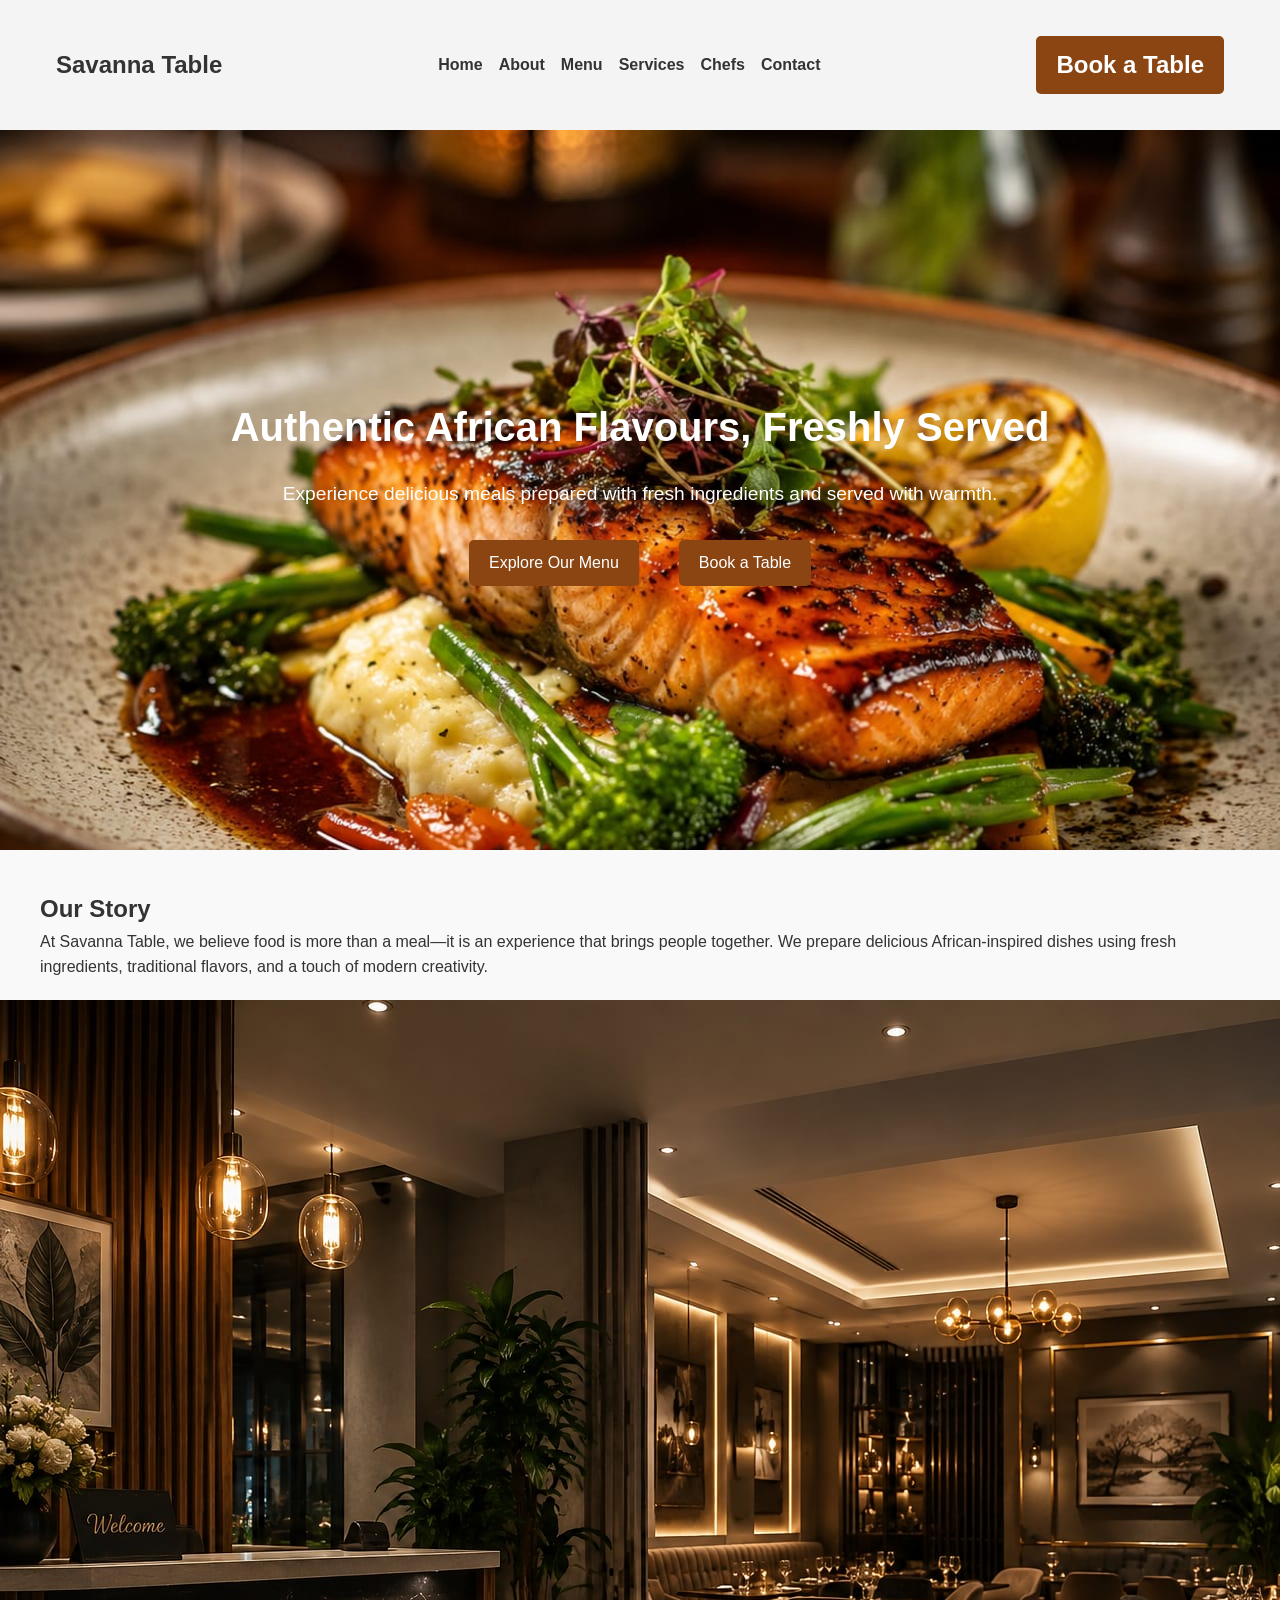
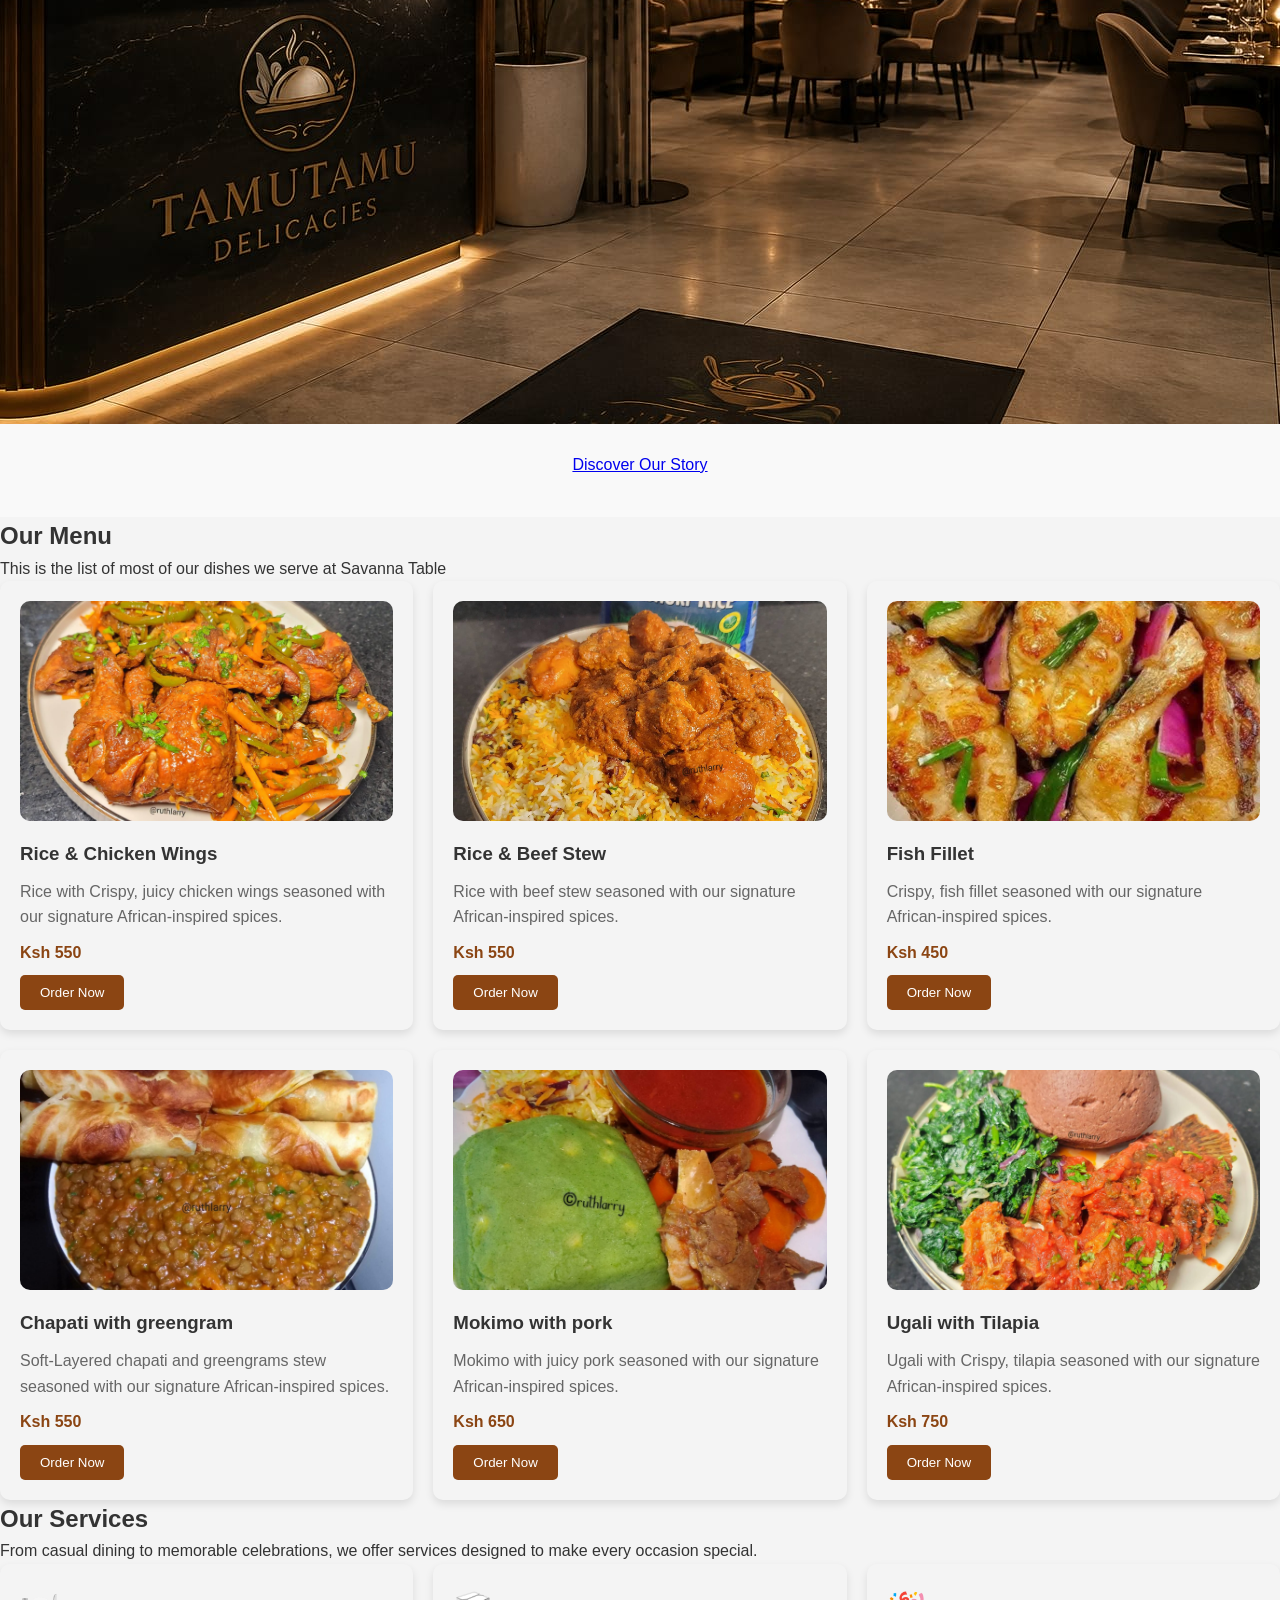
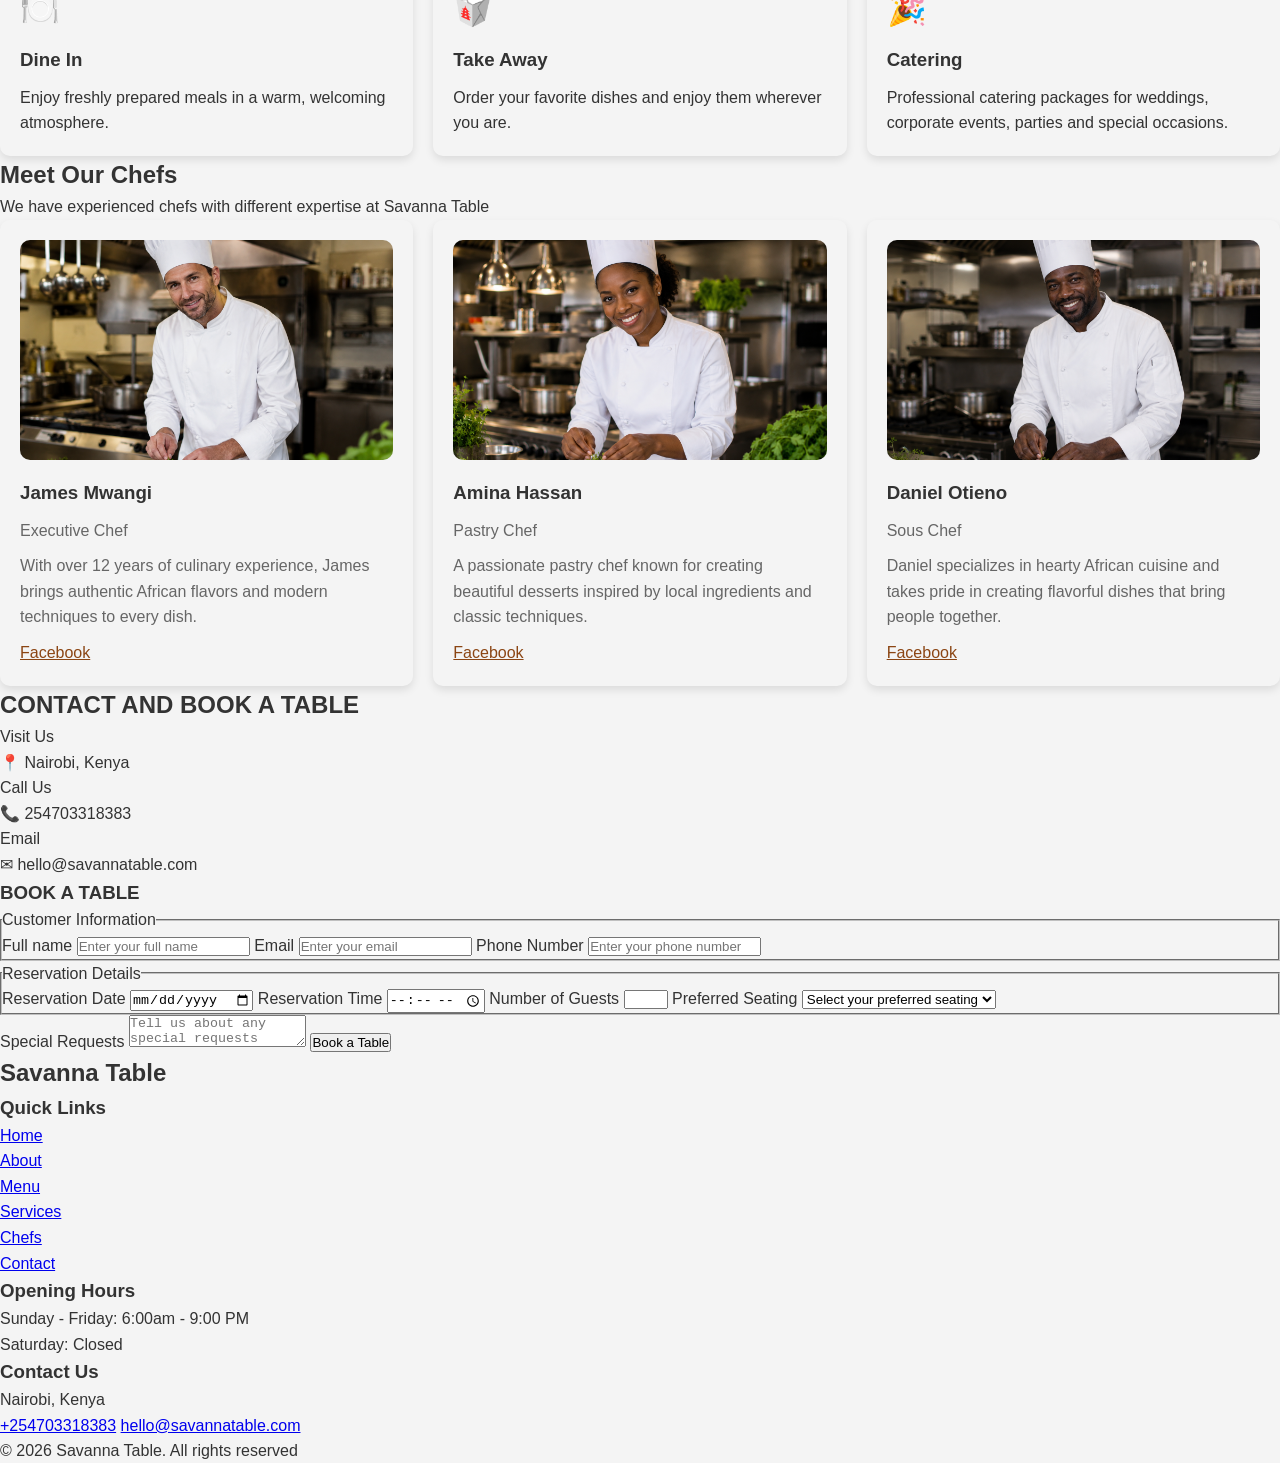
==== index.html @ f71abca1 "Refactor hero section buttons for improved layout and styling" ====
<!doctype html>
<html lang="en">
  <head>
    <meta charset="UTF-8" />
    <meta name="viewport" content="width=device-width, initial-scale=1.0" />
    <link rel="stylesheet" href="style.css" />
    <title>Savanna Table|Authentic African Cuisine</title>
  </head>

  <body>
    <header>
      <nav>
        <a href="#home" class="logo">Savanna Table</a>
        <ul>
          <li><a href="#home">Home</a></li>
          <li><a href="#about">About</a></li>
          <li><a href="#menu">Menu</a></li>
          <li><a href="#services">Services</a></li>
          <li><a href="#chefs">Chefs</a></li>
          <li><a href="#contact">Contact</a></li>
        </ul>
        <a href="#booking" class="booking-button">Book a Table</a>
      </nav>
    </header>
    <!--hero-section begins-->
    <main>
      <section id="hero-section">
        <h1>Authentic African Flavours, Freshly Served</h1>
        <p>
          Experience delicious meals prepared with fresh ingredients and served
          with warmth.
        </p>
        <div class="hero-buttons">
          <a href="#menu">Explore Our Menu</a>
          <a href="#booking">Book a Table</a>
        </div>
      </section>

      <!--about section begins-->
      <section id="about">
        <div class="about-content">
          <h2>Our Story</h2>
          <p>
            At Savanna Table, we believe food is more than a meal—it is an
            experience that brings people together. We prepare delicious
            African-inspired dishes using fresh ingredients, traditional
            flavors, and a touch of modern creativity.
          </p>
        </div>
        <div class="about-image">
          <img
            src="Images/savannatable.jpeg"
            alt="The front part of our restaurant"
          />
        </div>

        <a href="#contact">Discover Our Story</a>
      </section>

      <!--menu-section begins-->
      <section id="menu">
        <h2>Our Menu</h2>
        <p>This is the list of most of our dishes we serve at Savanna Table</p>
        <div class="menu-items">
          <article class="menu-card">
            <img
              src="Images/Rice&chicken-wings.jpeg"
              alt="plate of honey laced chicken wings dish with rice"
            />
            <h3>Rice & Chicken Wings</h3>
            <p>
              Rice with Crispy, juicy chicken wings seasoned with our signature
              African-inspired spices.
            </p>
            <span class="price">Ksh 550</span>
            <button type="button">Order Now</button>
          </article>

          <article class="menu-card">
            <img
              src="Images/Rice&beef-stew.jpeg"
              alt="Plate of spicy beef stew dish and rice"
            />
            <h3>Rice & Beef Stew</h3>
            <p>
              Rice with beef stew seasoned with our signature African-inspired
              spices.
            </p>
            <span class="price">Ksh 550</span>
            <button type="button">Order Now</button>
          </article>

          <article class="menu-card">
            <img
              src="Images/fish-fillet.jpeg"
              alt="Plate of crunchy fish fillet dish"
            />
            <h3>Fish Fillet</h3>
            <p>
              Crispy, fish fillet seasoned with our signature African-inspired
              spices.
            </p>
            <span class="price">Ksh 450</span>
            <button type="button">Order Now</button>
          </article>

          <article class="menu-card">
            <img
              src="Images/chapati-greengrams.jpeg"
              alt="Plate of soft layered chapati accompanied with greengram stew dish"
            />
            <h3>Chapati with greengram</h3>
            <p>
              Soft-Layered chapati and greengrams stew seasoned with our
              signature African-inspired spices.
            </p>
            <span class="price">Ksh 550</span>
            <button type="button">Order Now</button>
          </article>

          <article class="menu-card">
            <img
              src="Images/Mokimo+pork.jpeg"
              alt="Plate of mokimo and fried pork dish"
            />
            <h3>Mokimo with pork</h3>
            <p>
              Mokimo with juicy pork seasoned with our signature
              African-inspired spices.
            </p>
            <span class="price">Ksh 650</span>
            <button type="button">Order Now</button>
          </article>

          <article class="menu-card">
            <img
              src="Images/ugali&tilapia.jpeg"
              alt="Plate of well cooked ugali with fish dish"
            />
            <h3>Ugali with Tilapia</h3>
            <p>
              Ugali with Crispy, tilapia seasoned with our signature
              African-inspired spices.
            </p>
            <span class="price">Ksh 750</span>
            <button type="button">Order Now</button>
          </article>
        </div>
      </section>
      <!--services-section begins-->

      <section id="services">
        <h2>Our Services</h2>
        <p>
          From casual dining to memorable celebrations, we offer services
          designed to make every occasion special.
        </p>

        <div class="services-items">
          <article class="services-card">
            <div class="service-icon">🍽️</div>
            <h3>Dine In</h3>
            <p>Enjoy freshly prepared meals in a warm, welcoming atmosphere.</p>
          </article>

          <article class="services-card">
            <div class="service-icon">🥡</div>
            <h3>Take Away</h3>
            <p>Order your favorite dishes and enjoy them wherever you are.</p>
          </article>

          <article class="services-card">
            <div class="service-icon">🎉</div>
            <h3>Catering</h3>
            <p>
              Professional catering packages for weddings, corporate events,
              parties and special occasions.
            </p>
          </article>
        </div>
      </section>

      <!--chef section begins-->
      <section id="chefs">
        <h2>Meet Our Chefs</h2>
        <p>We have experienced chefs with different expertise at Savanna Table</p>
        <div class="chef-items">
          <article class="chef-card">
            <img src="Images/chef1.png" alt="Chef James Mwangi in the kitchen">
            <h3>James Mwangi</h3>
            <p>Executive Chef</p>
            <p>With over 12 years of culinary experience, James brings authentic African flavors and modern techniques to every dish.</p>
            <a href="#">Facebook</a>
          </article>

          <article class="chef-card">
            <img src="Images/chef2.png" alt="Chef Amina Hassan in the kitchen">
            <h3>Amina Hassan</h3>
            <p>Pastry Chef</p>
            <p>A passionate pastry chef known for creating beautiful desserts inspired by local ingredients and classic techniques.</p>
            <a href="#">Facebook</a>
          </article>

          <article class="chef-card">
            <img src="Images/chef3.png" alt="Chef Daniel Otieno in the kitchen">
            <h3>Daniel Otieno</h3>
            <p>Sous Chef</p>
            <p>Daniel specializes in hearty African cuisine and takes pride in creating flavorful dishes that bring people together.</p>
            <a href="#">Facebook</a>
          </article>

        </div>
      </section>

      <!--contact section begins-->
      <section id="contact">
        <h2>CONTACT AND BOOK A TABLE</h2>
          <p>Visit Us</p>
          <p>📍 Nairobi, Kenya</p>

          <p>Call Us</p>
          <p>📞 254703318383</p>

          <p>Email</p>
          <p>✉ hello@savannatable.com</p>


        

          <h3>BOOK A TABLE</h3>
          <form action="">
            <fieldset>
              <legend>Customer Information</legend>
            <label for="full-name">Full name</label>
            <input type="text" id="full-name" name="full-name" required placeholder="Enter your full name">

            <label for="email">Email</label>
            <input type="email" id="email" name="email" required placeholder="Enter your email">

            <label for="phone">Phone Number</label>
            <input type="tel" id="phone" name="phone" required placeholder="Enter your phone number">
              </fieldset>

              <fieldset>
                <legend>Reservation Details</legend>
            <label for="reservation-date">Reservation Date</label>
            <input type="date" id="reservation-date" name="reservation-date" required>

            <label for="reservation-time">Reservation Time</label>
            <input type="time" id="reservation-time" name="reservation-time" required>

            <label for="guests-number">Number of Guests</label>
            <input type="number" id="guests-number" name="guests-number" min="1" max="20" required>

            <label for="seating">Preferred Seating</label>
            <select name="seating" id="seating" required>
              <option value="" selected disabled>Select your preferred seating</option>
              <option value="indoors">Indoors</option>
              <option value="outdoor">Outdoor</option>
              <option value="private">Private Dining</option>
            </select>
            </fieldset>

            <label for="special-requests">Special Requests</label>
            <textarea name="special-requests" id="special-requests" placeholder="Tell us about any special requests"></textarea>

            <button type="submit">Book a Table</button>

          </form>
      </section>
    </main>

    <footer>
      <h2>Savanna Table</h2>
      <h3>Quick Links</h3>
          <ul>
            <li><a href="#home">Home</a></li>
            <li><a href="#about">About</a></li>
            <li><a href="#menu">Menu</a></li>
            <li><a href="#services">Services</a></li>
            <li><a href="#chefs">Chefs</a></li>
            <li><a href="#contact">Contact</a></li>
          </ul>

          <h3>Opening Hours</h3>
          <p>Sunday - Friday: 6:00am - 9:00 PM</p>
          <p>Saturday: Closed</p>

          <h3>Contact Us</h3>
          <p>Nairobi, Kenya</p>
          <a href="tel:+254703318383">+254703318383</a>
          <a href="mailto:hello@savannatable.com">hello@savannatable.com</a>

          <p>© 2026 Savanna Table. All rights reserved</p>
    </footer>
  </body>
</html>
---- style.css ----
* {
    margin: 0;
    padding: 0;
    box-sizing: border-box;
}
body {
    font-family: Arial, sans-serif;
    line-height: 1.6;
    color: #333;
    background-color: #f4f4f4;
}
nav {
    display: flex;
    justify-content: space-between;
    align-items: center;
    padding: 1rem;
}

.logo {
    font-size: 1.5rem;
    font-weight: bold;
    color: #333;
}

nav ul {
    list-style: none;
    display: flex;
    gap: 1rem;
}
nav a {
    text-decoration: none;
    color: #333;
    font-weight: bold;
}
header {
    padding: 20px 40px;
}
nav > a {
    font-size: 1.5rem;
    font-weight: bold;
    color: #333;
}
nav ul a:hover {
    color: #8b4513;
}

.booking-button {
    background-color: #8b4513;
    color: white;
    padding: 10px 20px;
    border-radius: 5px;
    text-decoration: none;
}   
.booking-button:hover {
    background-color: #a0522d;
}

#hero-section {
    padding: 60px 40px;
    background-image: url('Images/hero-bg.jpeg');
    background-size: cover;
    background-position: center;
    color: white;
    text-align: center;
    height: 80vh;
    display: flex;
    flex-direction: column;
    justify-content: center;
    align-items: center;
}
#hero-section h1 {
    font-size: 2.5rem;
    margin-bottom: 20px;
}
#hero-section p {
    font-size: 1.2rem;
    margin-bottom: 30px;
}
.hero-buttons {
    display: flex;
    flex-direction: row;
    gap: 20px;
    align-items: center;
}
#hero-section a {
    background-color: #8b4513;
    color: white;
    padding: 10px 20px;
    border-radius: 5px;
    text-decoration: none;
    margin: 0 10px;
}
#hero-section a:hover {
    background-color: #a0522d;
}

#about {
    display: flex;
    flex-direction: column;
    align-items: center;
    gap: 20px;
    padding: 40px;
    background-color: #f9f9f9;
}



#menu-section {
    padding: 40px;
    background-color: #fff;
}
.menu-items{
    display: grid;
    grid-template-columns: repeat(3, 1fr);
    gap: 20px;
}
.menu-card{
    padding: 20px;
    border-radius: 10px;
    box-shadow: 0 4px 8px rgba(0, 0, 0, 0.1);

}
.menu-card:hover{
    transform: translateY(-5px);
    transition: transform 0.3s ease;
}
.menu-card img{
    width: 100%;
    height: 220px;
    border-radius: 10px;
    object-fit: cover;
}
.menu-card h3{
    margin: 10px 0;
}
.menu-card p{
    color: #666;
    margin-bottom: 10px;
}
.menu-card .price{
    display: block;
    margin-bottom: 10px;
    font-weight: bold;
    color: #8b4513;
}
.menu-card button{
    background-color: #8b4513;
    color: white;
    padding: 10px 20px;
    border-radius: 5px;
    border: none;
    cursor: pointer;
}

#services-section {
    padding: 40px;
    background-color: #f9f9f9;
}
.services-items {
    display: grid;
    grid-template-columns: repeat(3, 1fr);
    gap: 20px;
}
.services-card {
    padding: 20px;
    border-radius: 10px;
    box-shadow: 0 4px 8px rgba(0, 0, 0, 0.1);
}
.services-card:hover {
    transform: translateY(-5px);
    transition: transform 0.3s ease;
}
.service-icon {
    font-size: 2rem;
    color: #8b4513;
    margin-bottom: 10px;
}
.services-card h3 {
    margin: 10px 0;
}

services-card p {
    color: #666;
    margin-bottom: 10px;
}


#chefs-section {
    padding: 40px;
    background-color: #f9f9f9;
}
.chef-items {
    display: grid;
    grid-template-columns: repeat(3, 1fr);
    gap: 20px;
}
.chef-card {
    padding: 20px;
    border-radius: 10px;
    box-shadow: 0 4px 8px rgba(0, 0, 0, 0.1);
}

.chef-card:hover {
    transform: translateY(-5px);
    transition: transform 0.3s ease;
}

.chef-card img {
    width: 100%;
    height: 220px;
    border-radius: 10px;
    object-fit: cover;
}
.chef-card h3 {
    margin: 10px 0;
}
.chef-card p {
    color: #666;
    margin-bottom: 10px;
}
.chef-card a {
    color: #8b4513;
    text-decoration: underline;
}























@media screen and (max-width: 768px) {
    .menu-items {
        grid-template-columns: repeat(1, 1fr);
    }
    
}
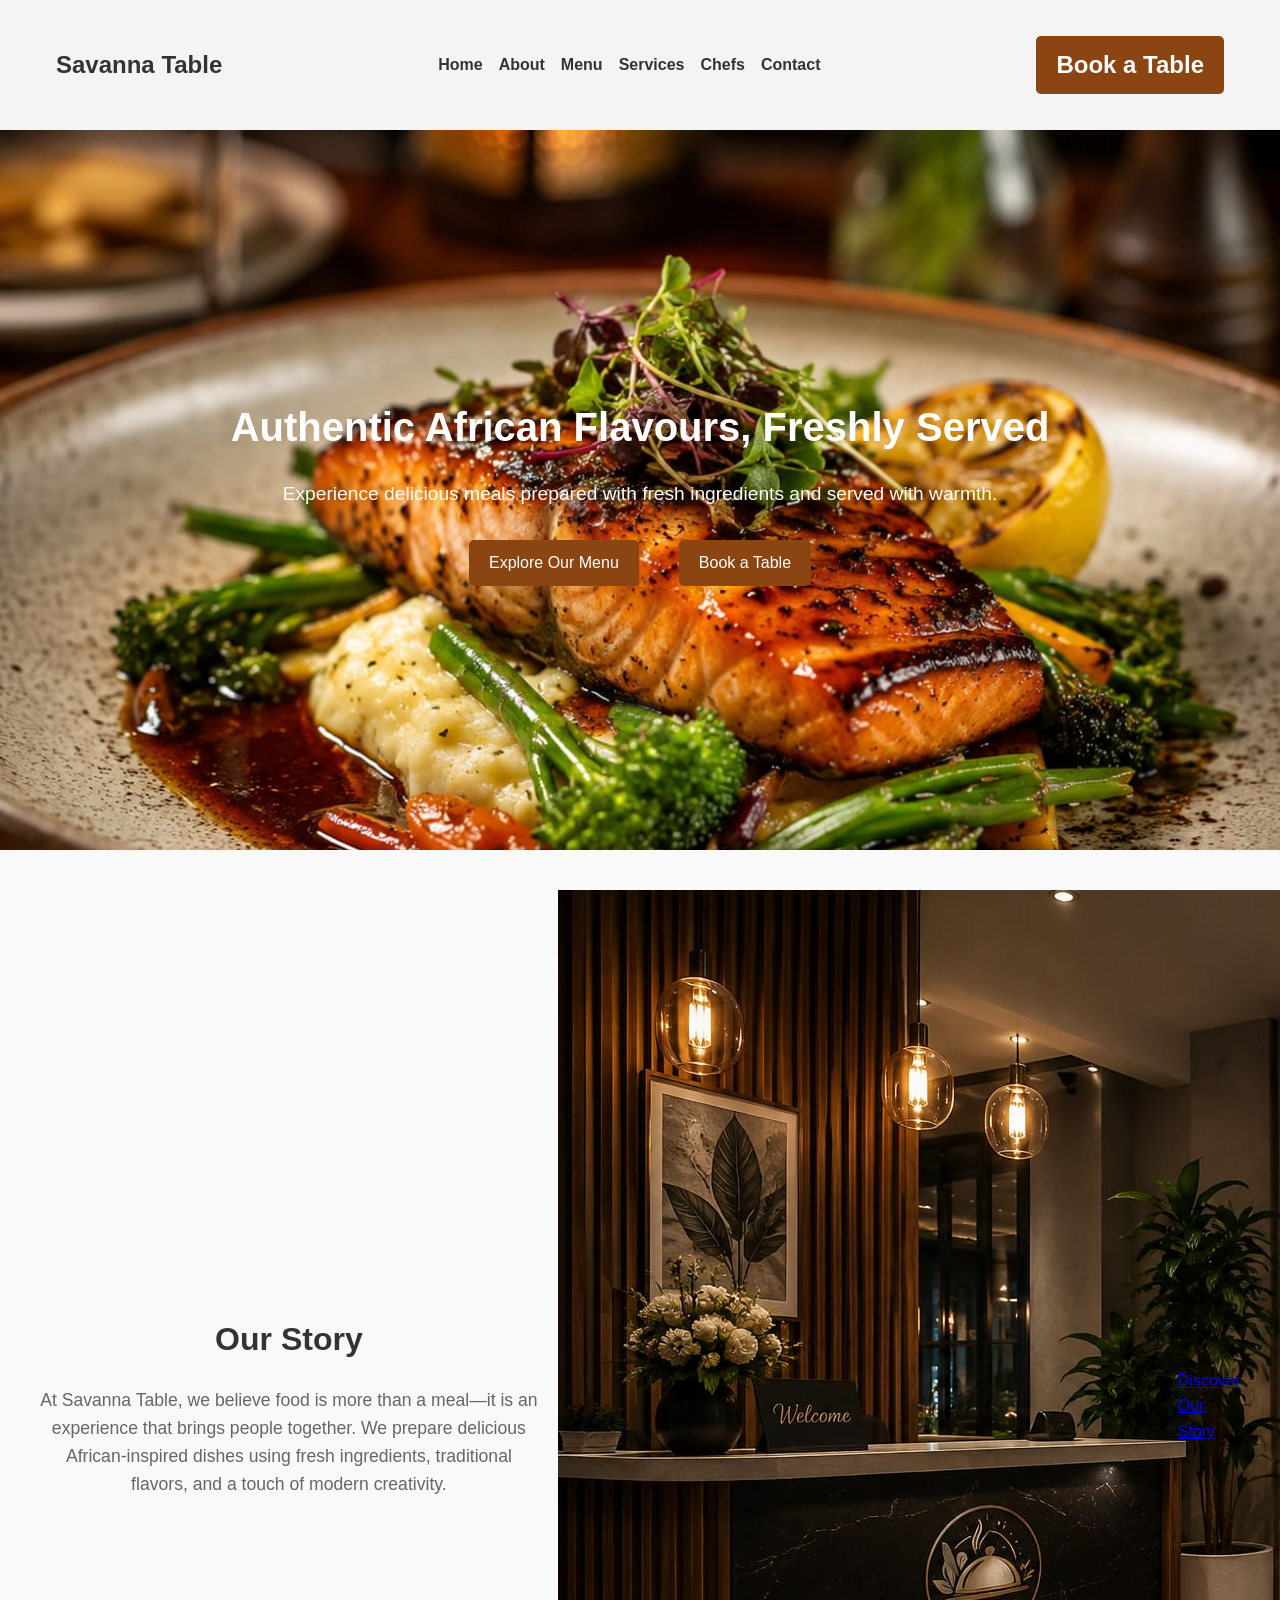
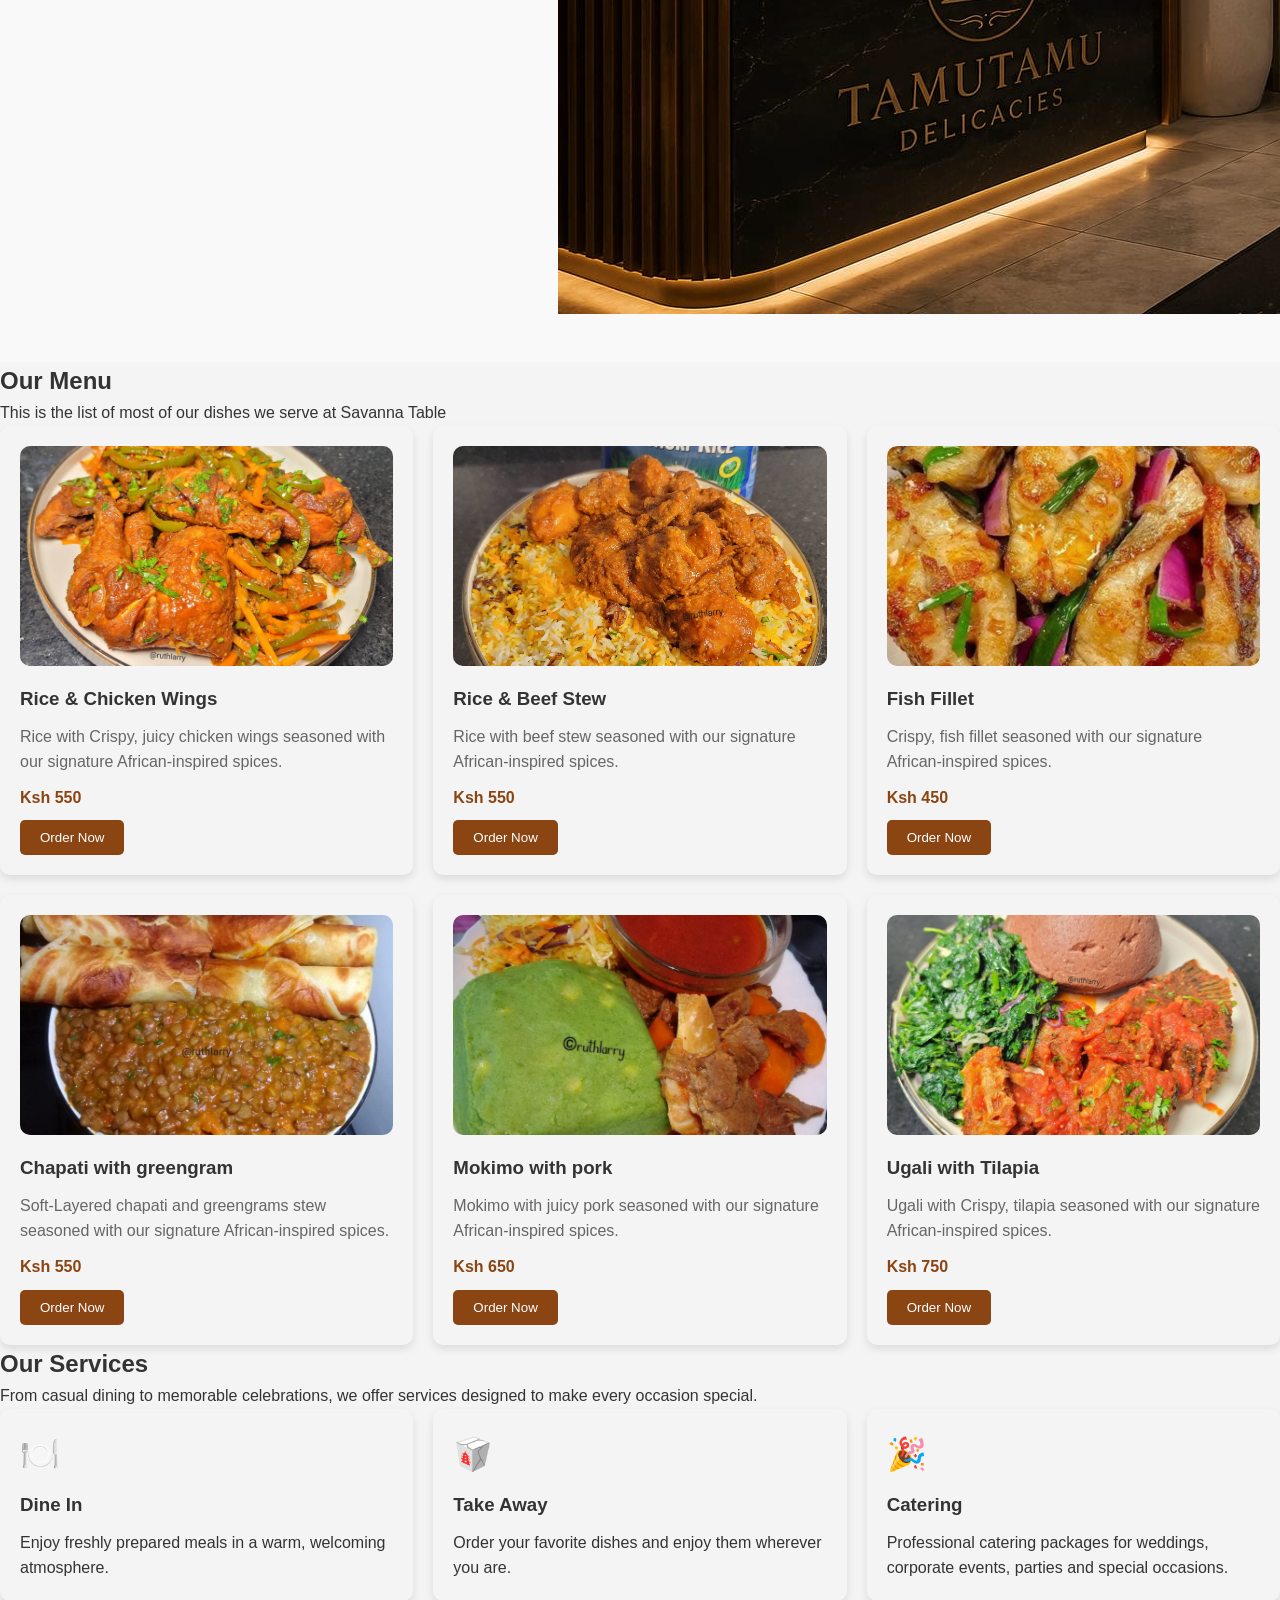
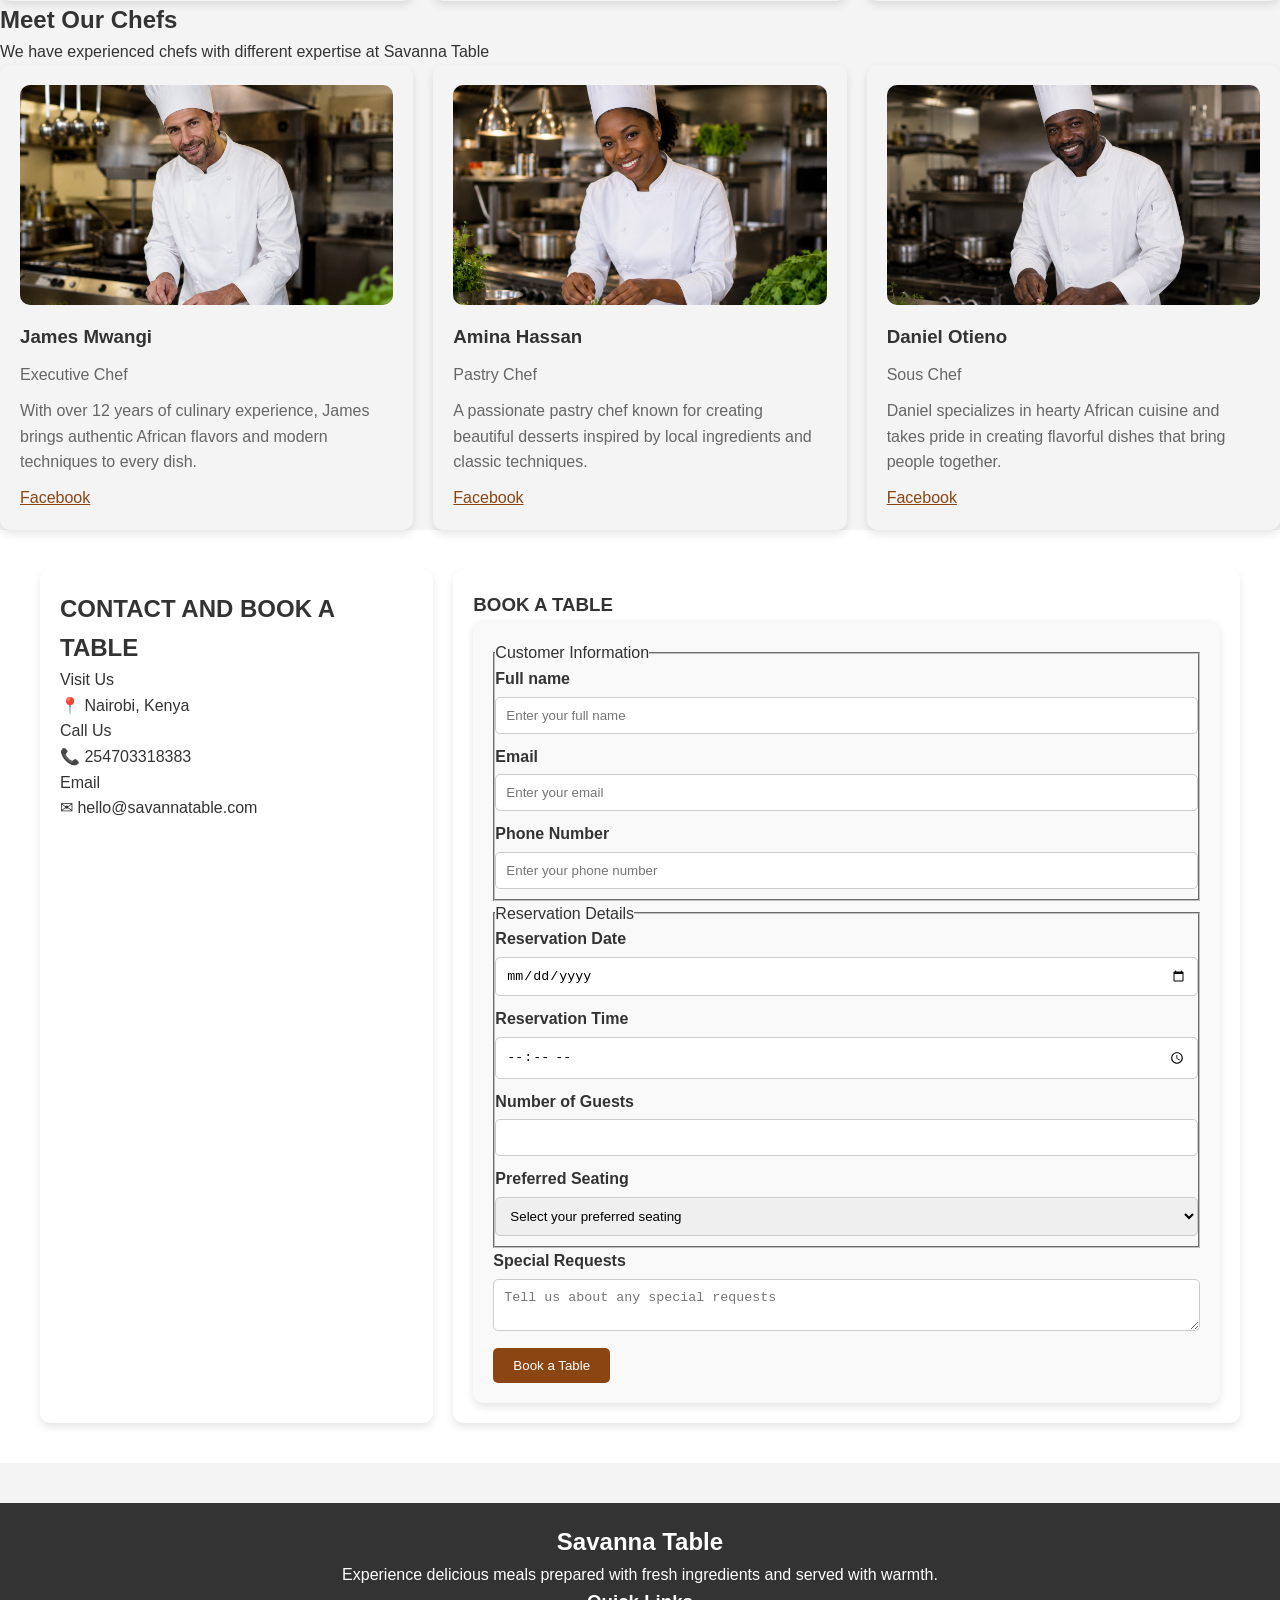
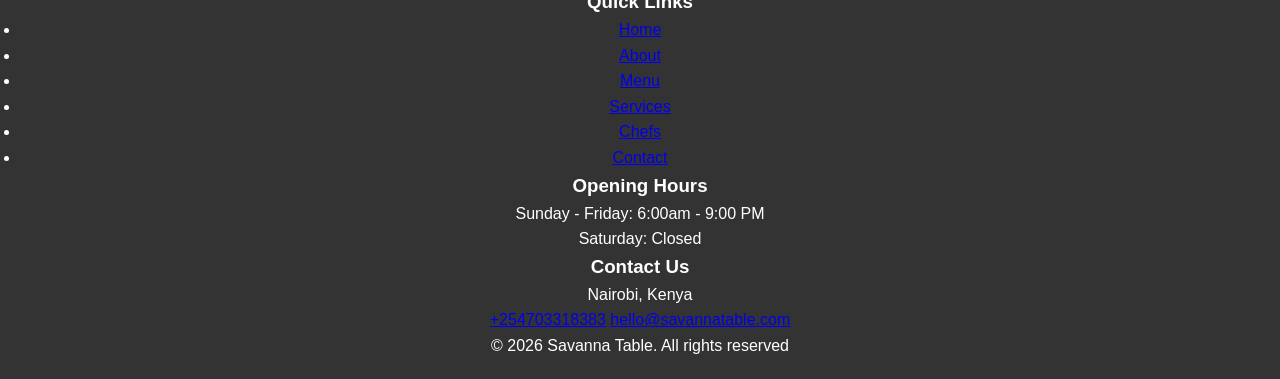
==== commit 5d26c939: "Enhance contact section layout and styling for improved user experience" ====
--- a/index.html
+++ b/index.html
@@ -214,6 +214,8 @@
 
       <!--contact section begins-->
       <section id="contact">
+        <div class="contact-container">
+        <div class="contact-info">
         <h2>CONTACT AND BOOK A TABLE</h2>
           <p>Visit Us</p>
           <p>📍 Nairobi, Kenya</p>
@@ -224,9 +226,9 @@
           <p>Email</p>
           <p>✉ hello@savannatable.com</p>
 
-
+          </div>
         
-
+          <div class="contact-form">
           <h3>BOOK A TABLE</h3>
           <form action="">
             <fieldset>
@@ -267,11 +269,19 @@
             <button type="submit">Book a Table</button>
 
           </form>
+          </div>
+          </div>
       </section>
     </main>
 
     <footer>
+      <div class="footer-container">
+        <div class="footer-c">
       <h2>Savanna Table</h2>
+      <p>
+        Experience delicious meals prepared with fresh ingredients and served
+        with warmth.
+      </p>
       <h3>Quick Links</h3>
           <ul>
             <li><a href="#home">Home</a></li>
@@ -292,6 +302,7 @@
           <a href="mailto:hello@savannatable.com">hello@savannatable.com</a>
 
           <p>© 2026 Savanna Table. All rights reserved</p>
+      </div>
     </footer>
   </body>
 </html>
--- a/style.css
+++ b/style.css
@@ -96,11 +96,30 @@
 
 #about {
     display: flex;
-    flex-direction: column;
+    flex-direction: row;
+    justify-content: space-between;
     align-items: center;
     gap: 20px;
     padding: 40px;
     background-color: #f9f9f9;
+}
+.about-content {
+    max-width: 50%;
+    text-align: center;
+}
+.about-content h2 {
+    font-size: 2rem;
+    margin-bottom: 20px;
+}
+
+.about-content p {
+    font-size: 1.1rem;
+    color: #666;
+}
+.about-image {
+    max-width: 50%;
+    object-fit: contain;
+
 }
 
 
@@ -225,11 +244,61 @@
 
 
 
-
-
-
-
-
+#contact {
+    padding: 40px;
+    background-color: #fff;
+}
+.contact-container {
+    display: grid;
+    grid-template-columns: 1fr 2fr;
+    gap: 20px;
+}
+.contact-info {
+    padding: 20px;
+    border-radius: 10px;
+    box-shadow: 0 4px 8px rgba(0, 0, 0, 0.1);
+}
+.contact-form {
+    padding: 20px;
+    border-radius: 10px;
+    box-shadow: 0 4px 8px rgba(0, 0, 0, 0.1);
+}
+form {
+    padding: 20px;
+    background-color: #f9f9f9;
+    border-radius: 10px;
+    box-shadow: 0 4px 8px rgba(0, 0, 0, 0.1);
+}
+form input, form select, form textarea {
+    width: 100%;
+    padding: 10px;
+    margin-bottom: 10px;
+    border-radius: 5px;
+    border: 1px solid #ccc;
+}
+form label {
+    font-weight: bold;
+    margin-bottom: 5px;
+    display: block;
+}
+form button {
+    background-color: #8b4513;
+    color: white;
+    padding: 10px 20px;
+    border-radius: 5px;
+    border: none;
+    cursor: pointer;
+}
+
+footer {
+    padding: 20px;
+    text-align: center;
+    background-color: #333;
+    color: white;
+    margin-top: 40px;
+    list-style: none;
+    text-decoration: none;
+}
 
 
 
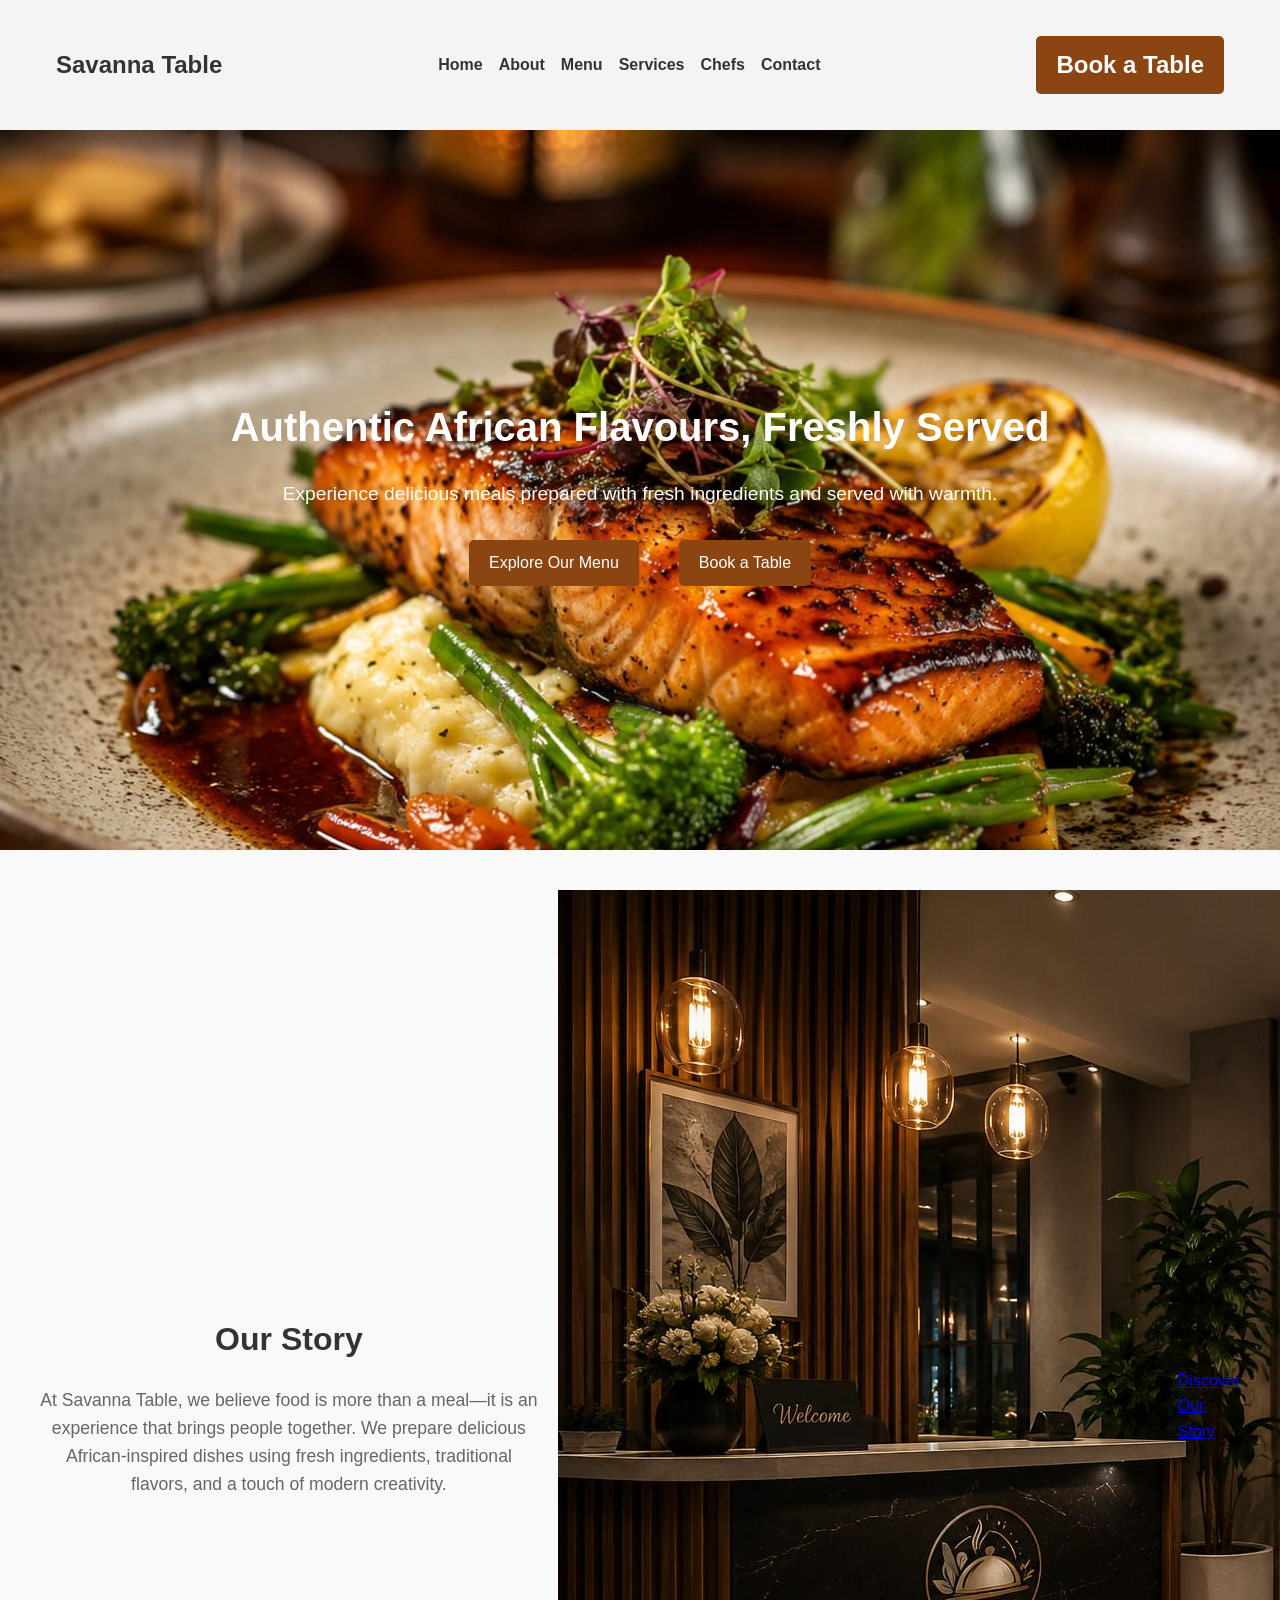
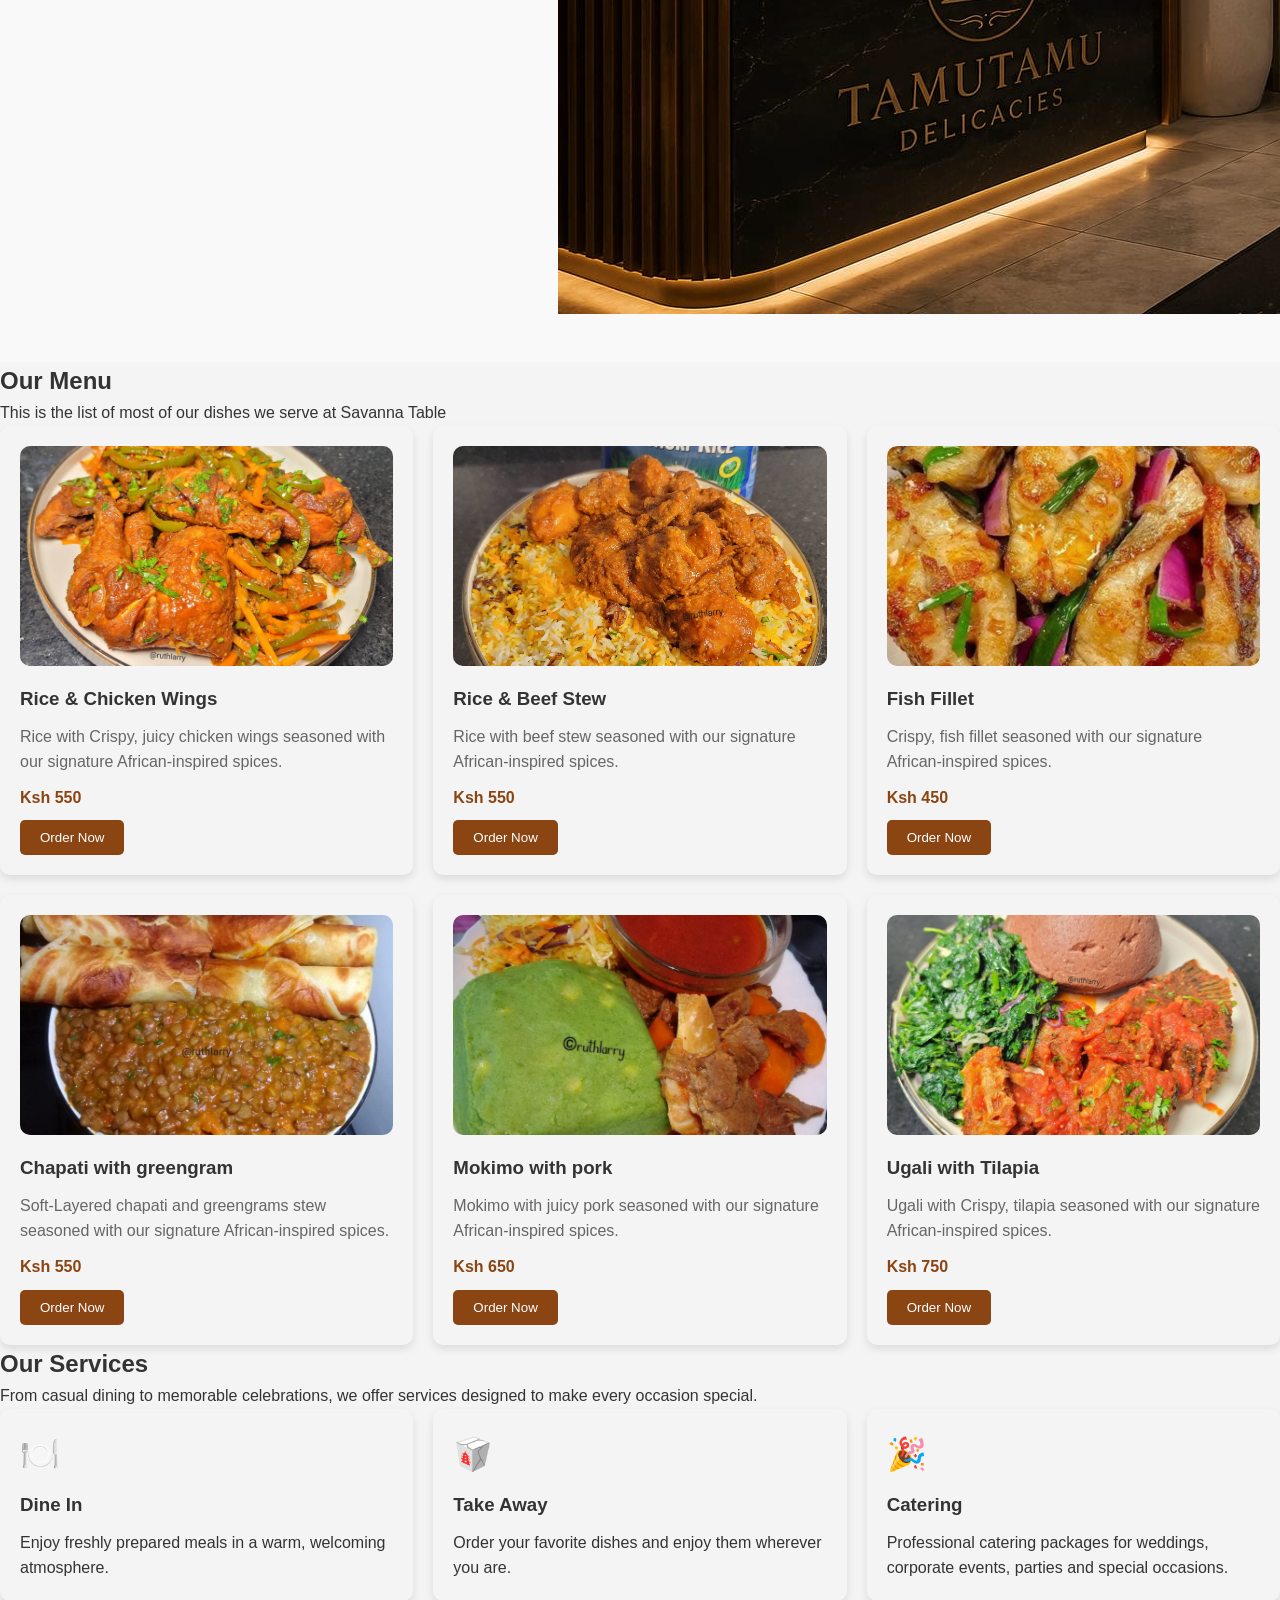
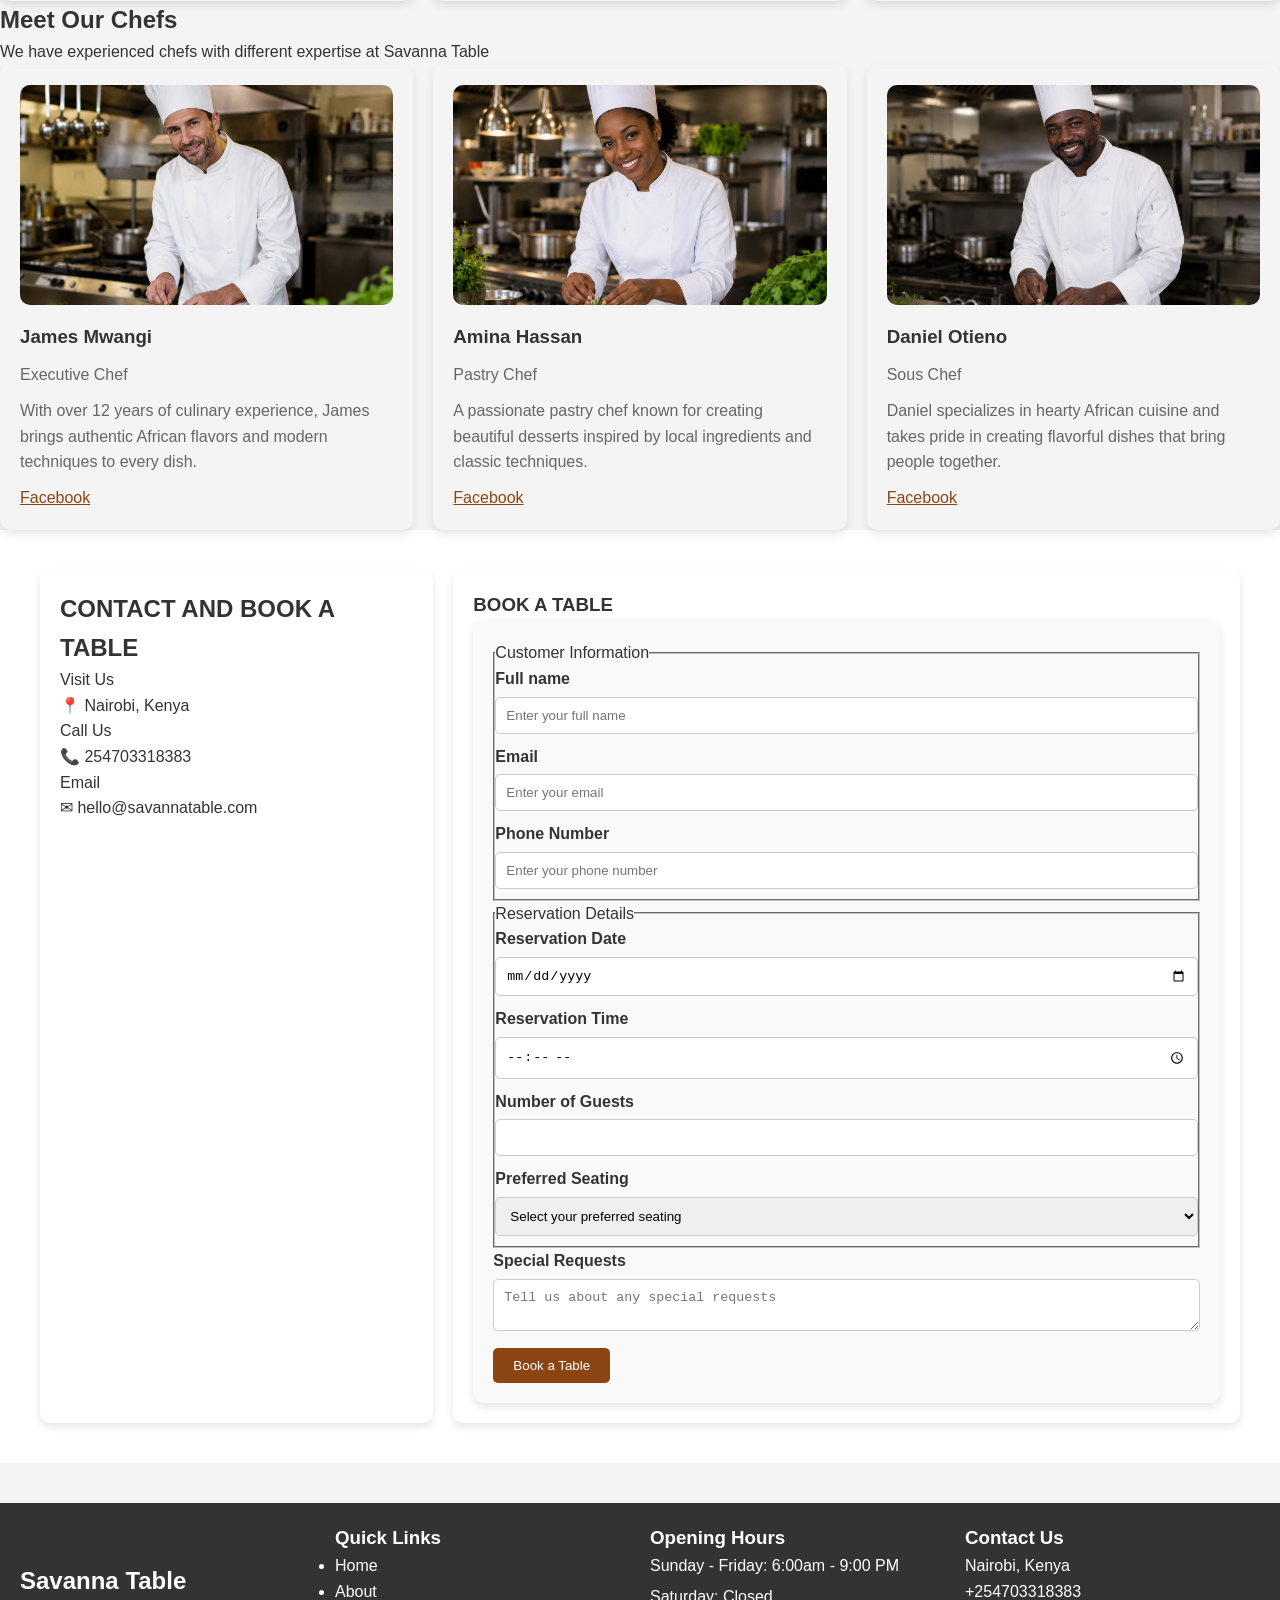
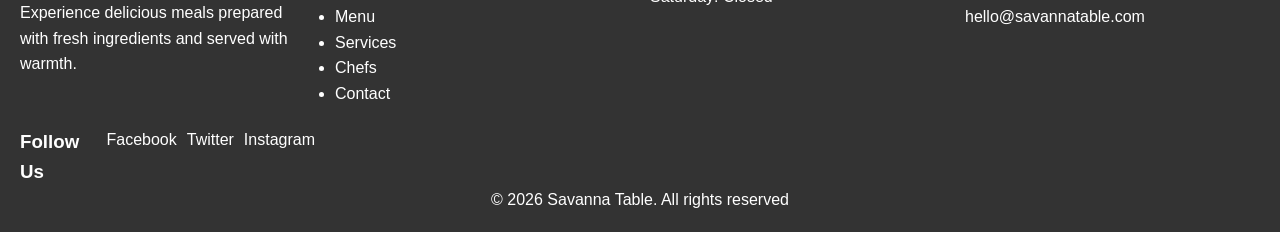
==== commit 026d84e8: "Enhance footer layout and styling for improved organization and accessibility" ====
--- a/index.html
+++ b/index.html
@@ -276,12 +276,15 @@
 
     <footer>
       <div class="footer-container">
-        <div class="footer-c">
+        <div class="footer-brand">
+          <a href="#home" class="logo">Savanna Table</a>
       <h2>Savanna Table</h2>
       <p>
         Experience delicious meals prepared with fresh ingredients and served
         with warmth.
       </p>
+      </div>
+      <div class="footer-links">
       <h3>Quick Links</h3>
           <ul>
             <li><a href="#home">Home</a></li>
@@ -291,18 +294,30 @@
             <li><a href="#chefs">Chefs</a></li>
             <li><a href="#contact">Contact</a></li>
           </ul>
+      </div>
+      <div class="footer-hours">
 
           <h3>Opening Hours</h3>
           <p>Sunday - Friday: 6:00am - 9:00 PM</p>
           <p>Saturday: Closed</p>
+      </div>
+      <div class="footer-contact">
 
           <h3>Contact Us</h3>
           <p>Nairobi, Kenya</p>
           <a href="tel:+254703318383">+254703318383</a>
           <a href="mailto:hello@savannatable.com">hello@savannatable.com</a>
-
+      </div>
+      <div class="footer-social">
+        <h3>Follow Us</h3>
+        <a href="https://facebook.com/savannatable" target="_blank" rel="noopener noreferrer">Facebook</a>
+        <a href="https://twitter.com/savannatable" target="_blank" rel="noopener noreferrer">Twitter</a>
+        <a href="https://instagram.com/savannatable" target="_blank" rel="noopener noreferrer">Instagram</a>
+      </div>
+      </div>
           <p>© 2026 Savanna Table. All rights reserved</p>
-      </div>
+
+      
     </footer>
   </body>
 </html>
--- a/style.css
+++ b/style.css
@@ -298,6 +298,41 @@
     margin-top: 40px;
     list-style: none;
     text-decoration: none;
+}
+.footer-container {
+    display: grid;
+    grid-template-columns: repeat(4, 1fr);
+    gap: 20px;
+    text-align: left;
+}
+.footer h2, .footer h3 {
+    margin-bottom: 10px;
+}
+.footer p, .footer-links a, .footer-hours p, .footer-contact a, .footer-social a {
+    color: white;
+    text-decoration: none;
+    margin-bottom: 5px;
+}
+.footer-links a:hover, .footer-contact a:hover, .footer-social a:hover {
+    text-decoration: underline;
+}
+footer .footer-brand {
+    grid-column: span 1;
+}
+footer .footer-links {
+    grid-column: span 1;
+}
+footer .footer-hours {
+    grid-column: span 1;
+}
+footer .footer-contact {
+    grid-column: span 1;
+}
+footer .footer-social {
+    grid-column: span 1;
+    display: flex;
+    gap: 10px;
+    justify-content: center;
 }
 
 
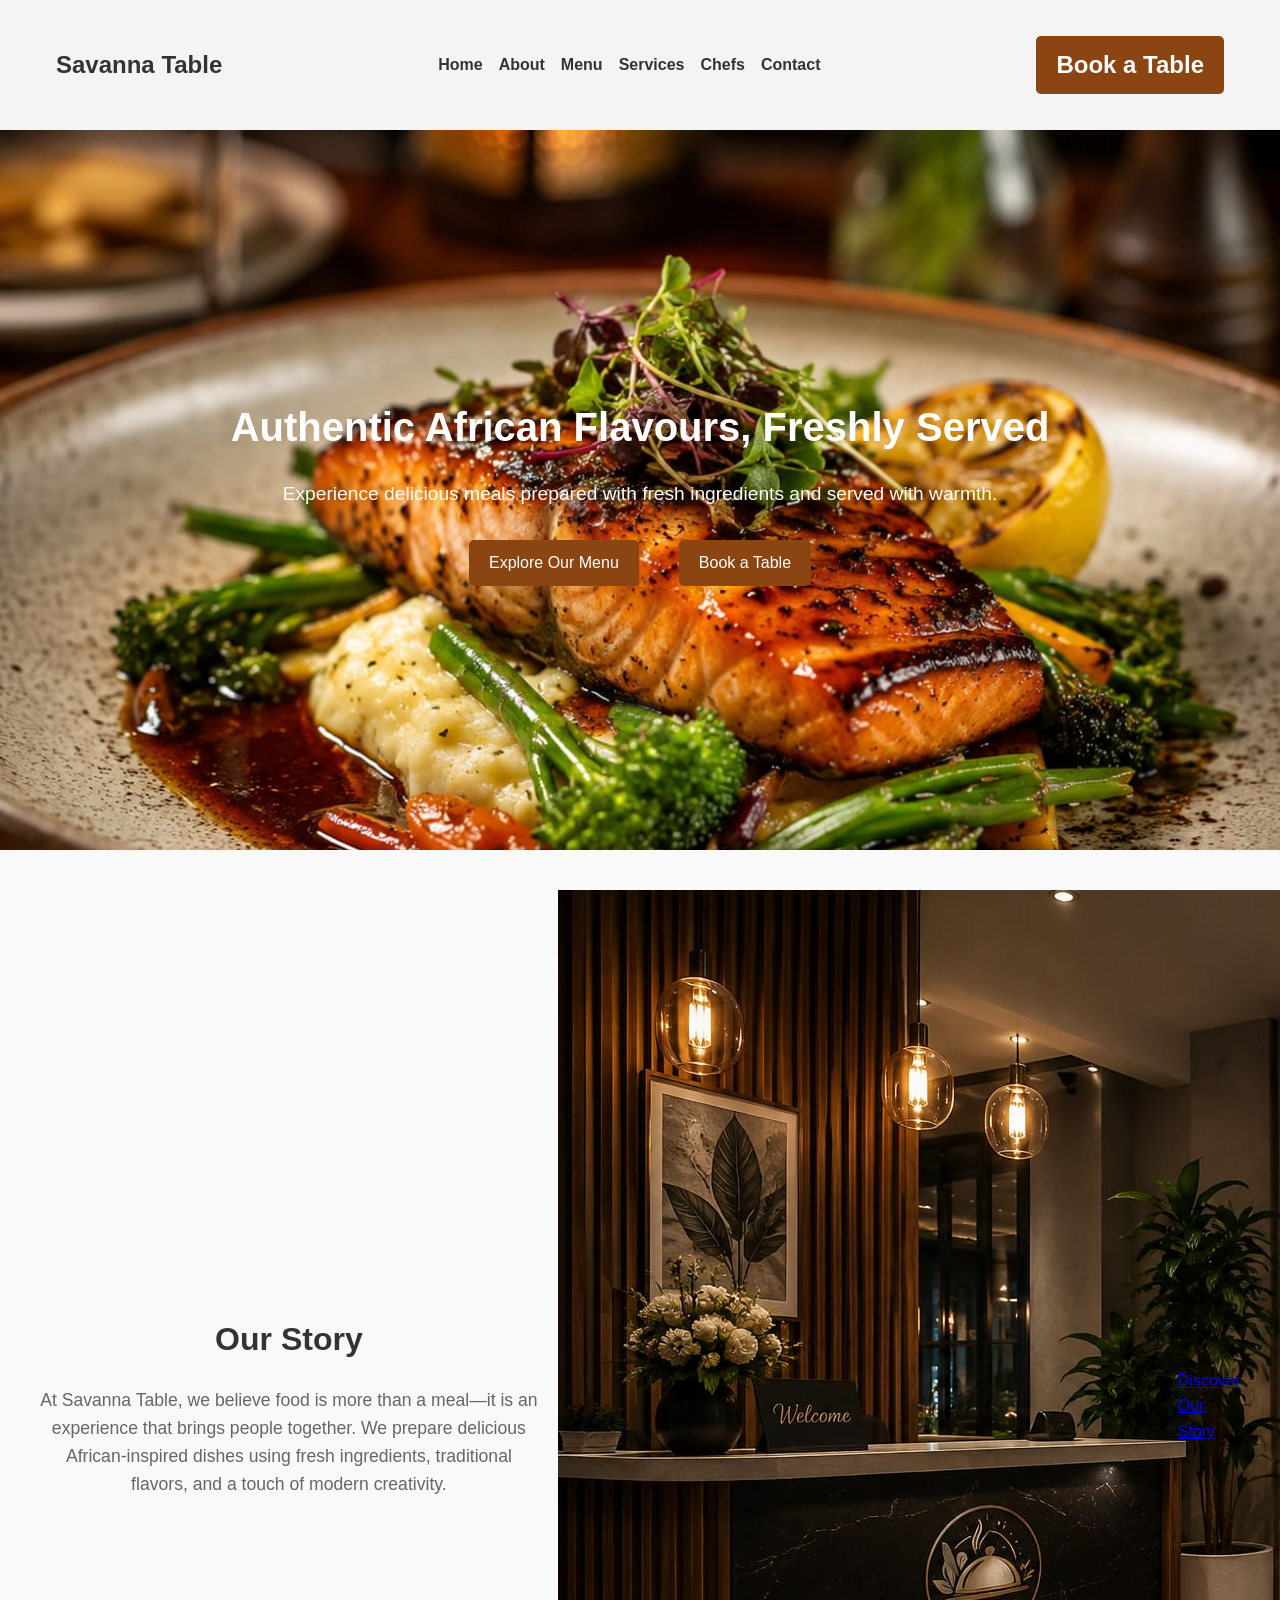
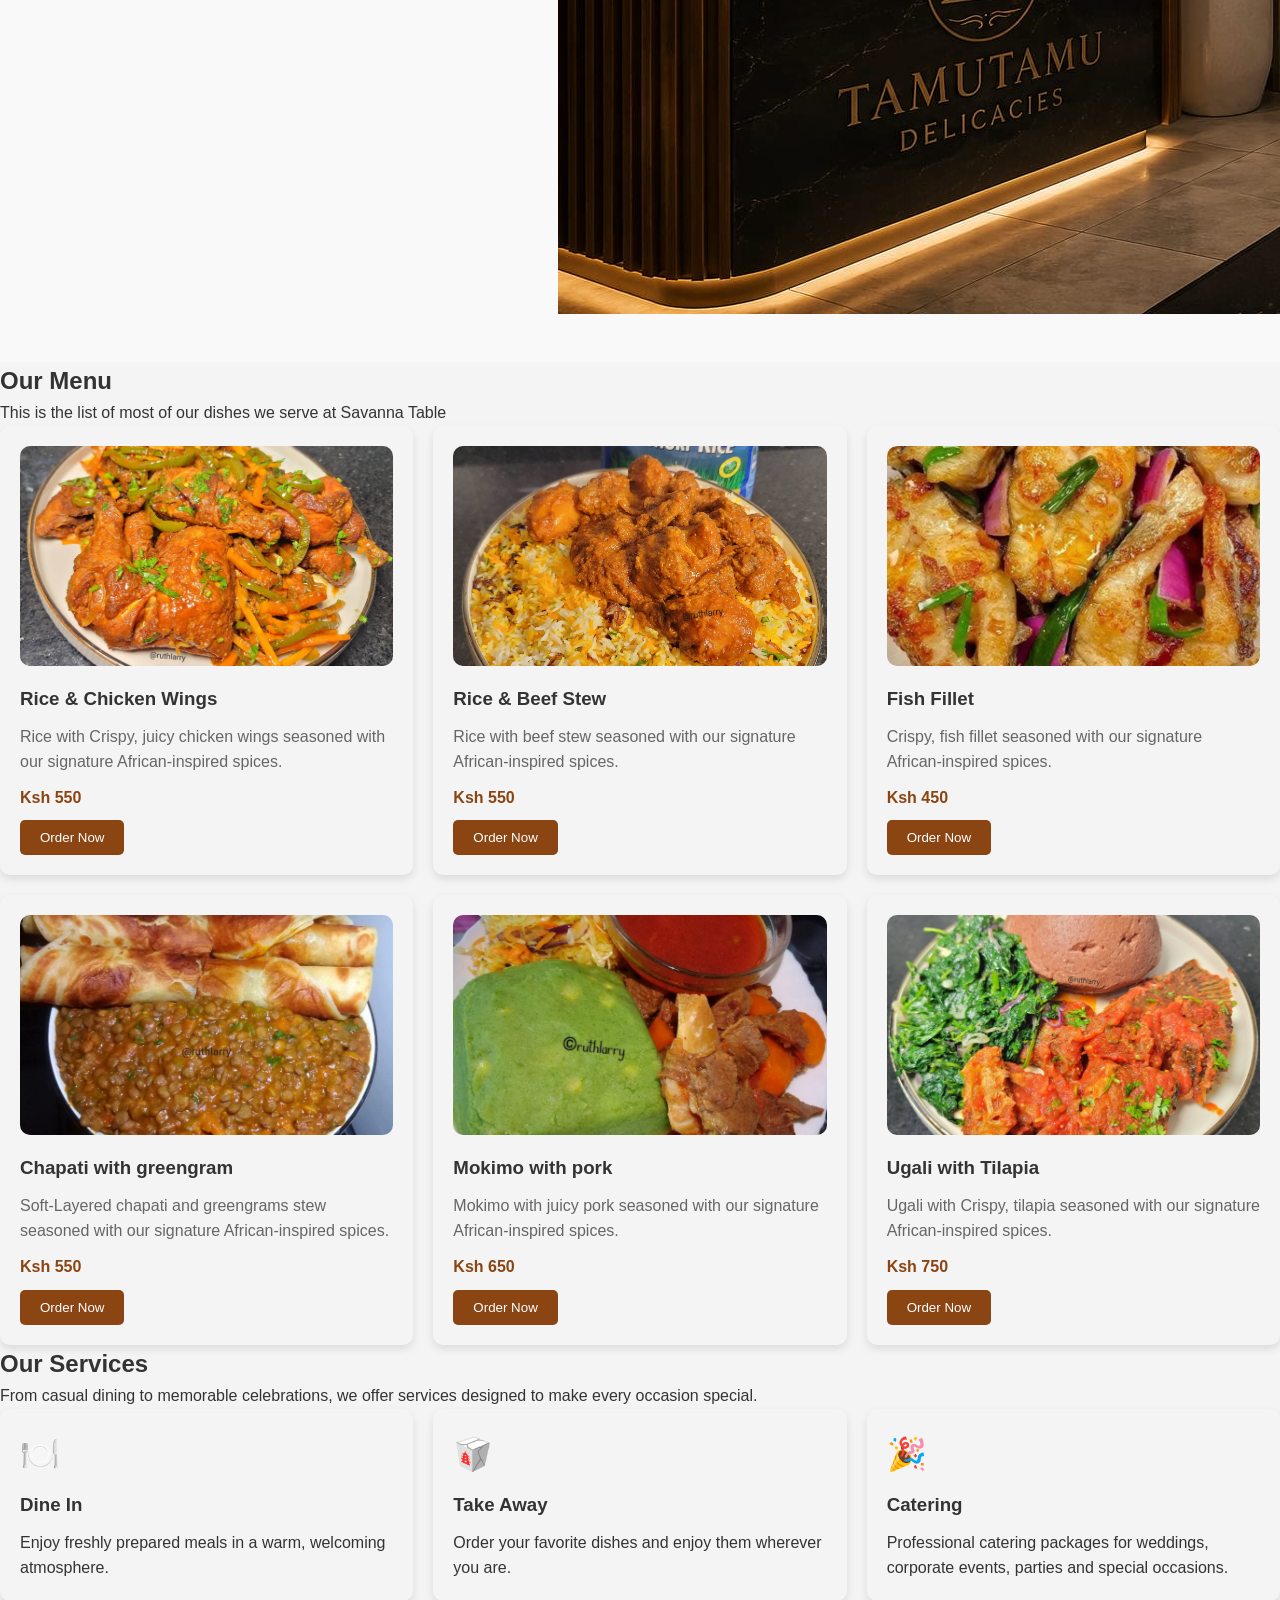
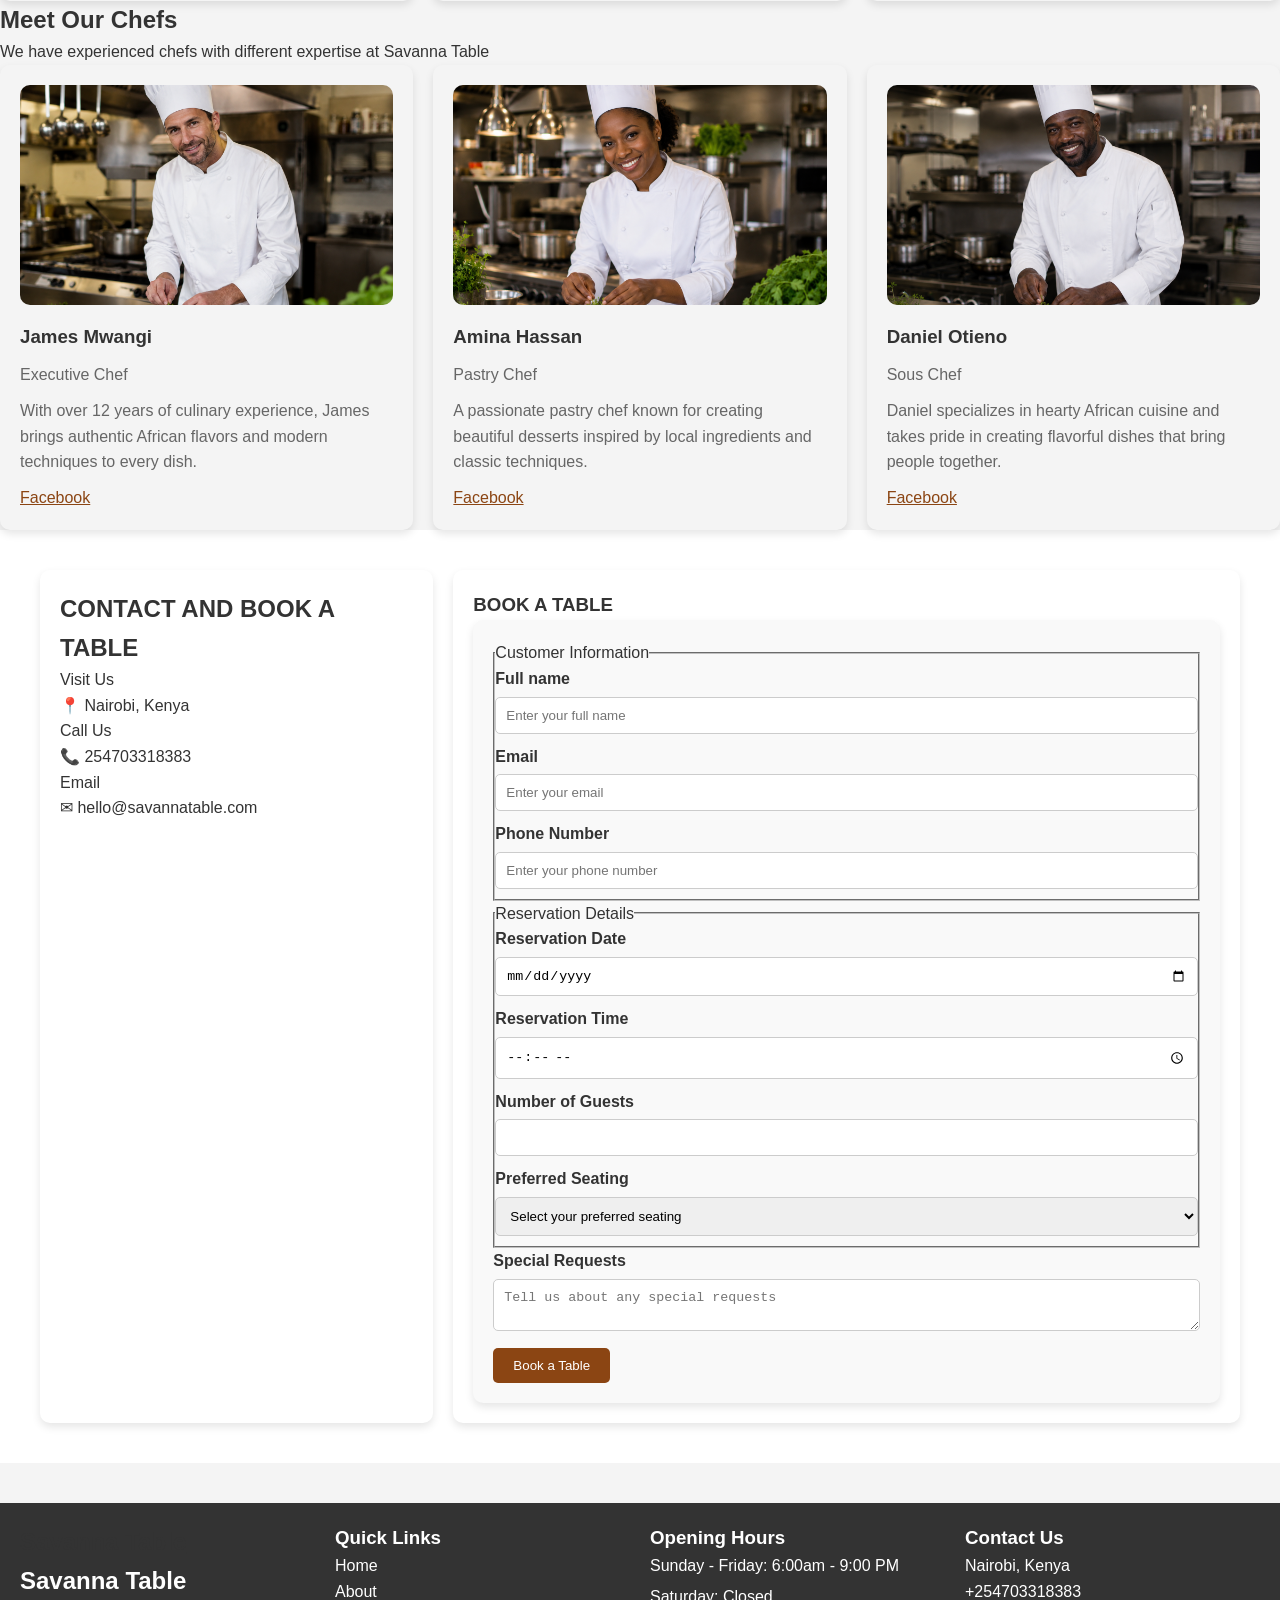
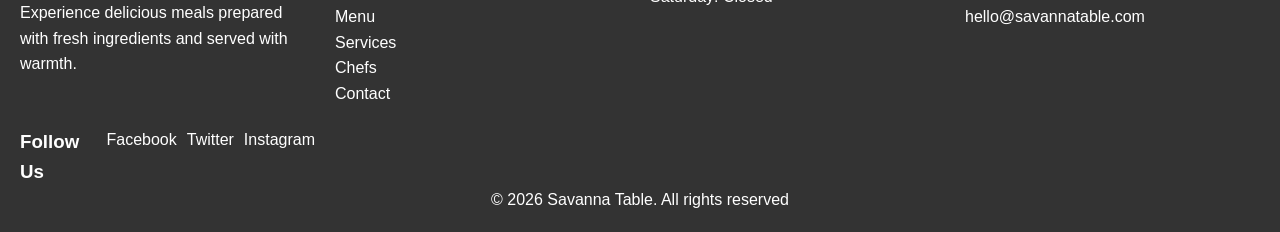
==== commit e4e02939: "Enhance navigation with responsive hamburger menu and update links for improved accessibility" ====
--- a/index.html
+++ b/index.html
@@ -4,6 +4,7 @@
     <meta charset="UTF-8" />
     <meta name="viewport" content="width=device-width, initial-scale=1.0" />
     <link rel="stylesheet" href="style.css" />
+    <script src="script.js" defer></script>
     <title>Savanna Table|Authentic African Cuisine</title>
   </head>
 
@@ -11,6 +12,7 @@
     <header>
       <nav>
         <a href="#home" class="logo">Savanna Table</a>
+        <div class="nav-links">
         <ul>
           <li><a href="#home">Home</a></li>
           <li><a href="#about">About</a></li>
@@ -19,7 +21,11 @@
           <li><a href="#chefs">Chefs</a></li>
           <li><a href="#contact">Contact</a></li>
         </ul>
-        <a href="#booking" class="booking-button">Book a Table</a>
+        </div>
+        <a href="#contact" class="booking-button">Book a Table</a>
+        <button class="hamburger" aria-label="open navigation menu">
+          ☰
+        </button>
       </nav>
     </header>
     <!--hero-section begins-->
@@ -32,7 +38,7 @@
         </p>
         <div class="hero-buttons">
           <a href="#menu">Explore Our Menu</a>
-          <a href="#booking">Book a Table</a>
+          <a href="#contact">Book a Table</a>
         </div>
       </section>
 
--- a/style.css
+++ b/style.css
@@ -54,6 +54,13 @@
 .booking-button:hover {
     background-color: #a0522d;
 }
+.hamburger {
+    display: none;
+    font-size: 1.5rem;
+    background: none;
+    border: none;
+    cursor: pointer;
+}
 
 #hero-section {
     padding: 60px 40px;
@@ -308,10 +315,15 @@
 .footer h2, .footer h3 {
     margin-bottom: 10px;
 }
+.footer-links ul {
+    list-style: none;
+    padding: 0;
+}
 .footer p, .footer-links a, .footer-hours p, .footer-contact a, .footer-social a {
     color: white;
     text-decoration: none;
     margin-bottom: 5px;
+    list-style: none;
 }
 .footer-links a:hover, .footer-contact a:hover, .footer-social a:hover {
     text-decoration: underline;
@@ -353,5 +365,73 @@
     .menu-items {
         grid-template-columns: repeat(1, 1fr);
     }
+    nav {
+        flex-direction: column;
+        align-items: center;
+        gap: 1rem;
+    }
+
+    nav ul {
+    display: none;
+}
+
+.booking-button {
+    display: none;
+}
+    /*nav ul {
+        flex-direction: column;
+        align-items: center;
+        gap: 0.5rem;
+    }*/
+    .hamburger {
+        display: block;
+    }
+    #hero-section {
+        height: auto;
+        min-height: 60vh;
+        padding: 40px 20px;
+    }
+    #hero-section h1 {
+        font-size: 2rem;
+    }
+    #hero-section p {
+        font-size: 1rem;
+    }
+    .hero-buttons {
+        flex-direction: column;
+        width: 100%;
+        max-width: 300px;
+        gap: 10px;
+    }
+    #about {
+        flex-direction: column;
+        text-align: center;
+        padding: 20px;
+    }
+    .about-content, .about-image {
+        max-width: 100%;
+    }
+    .menu-items, .services-items, .chef-items {
+        grid-template-columns: repeat(1, 1fr);
+    }
+
+    .contact-container {
+        grid-template-columns: 1fr;
+        padding: 20px;
+    }
+
+    .footer-container {
+        grid-template-columns: 1fr;
+        text-align: center;
+    }
+    .footer-links, .footer-hours, .footer-contact, .footer-social {
+        flex-direction: column;
+        align-items: center;
+        margin-top: 20px;
+    }
+
+
+    
+    
     
 }
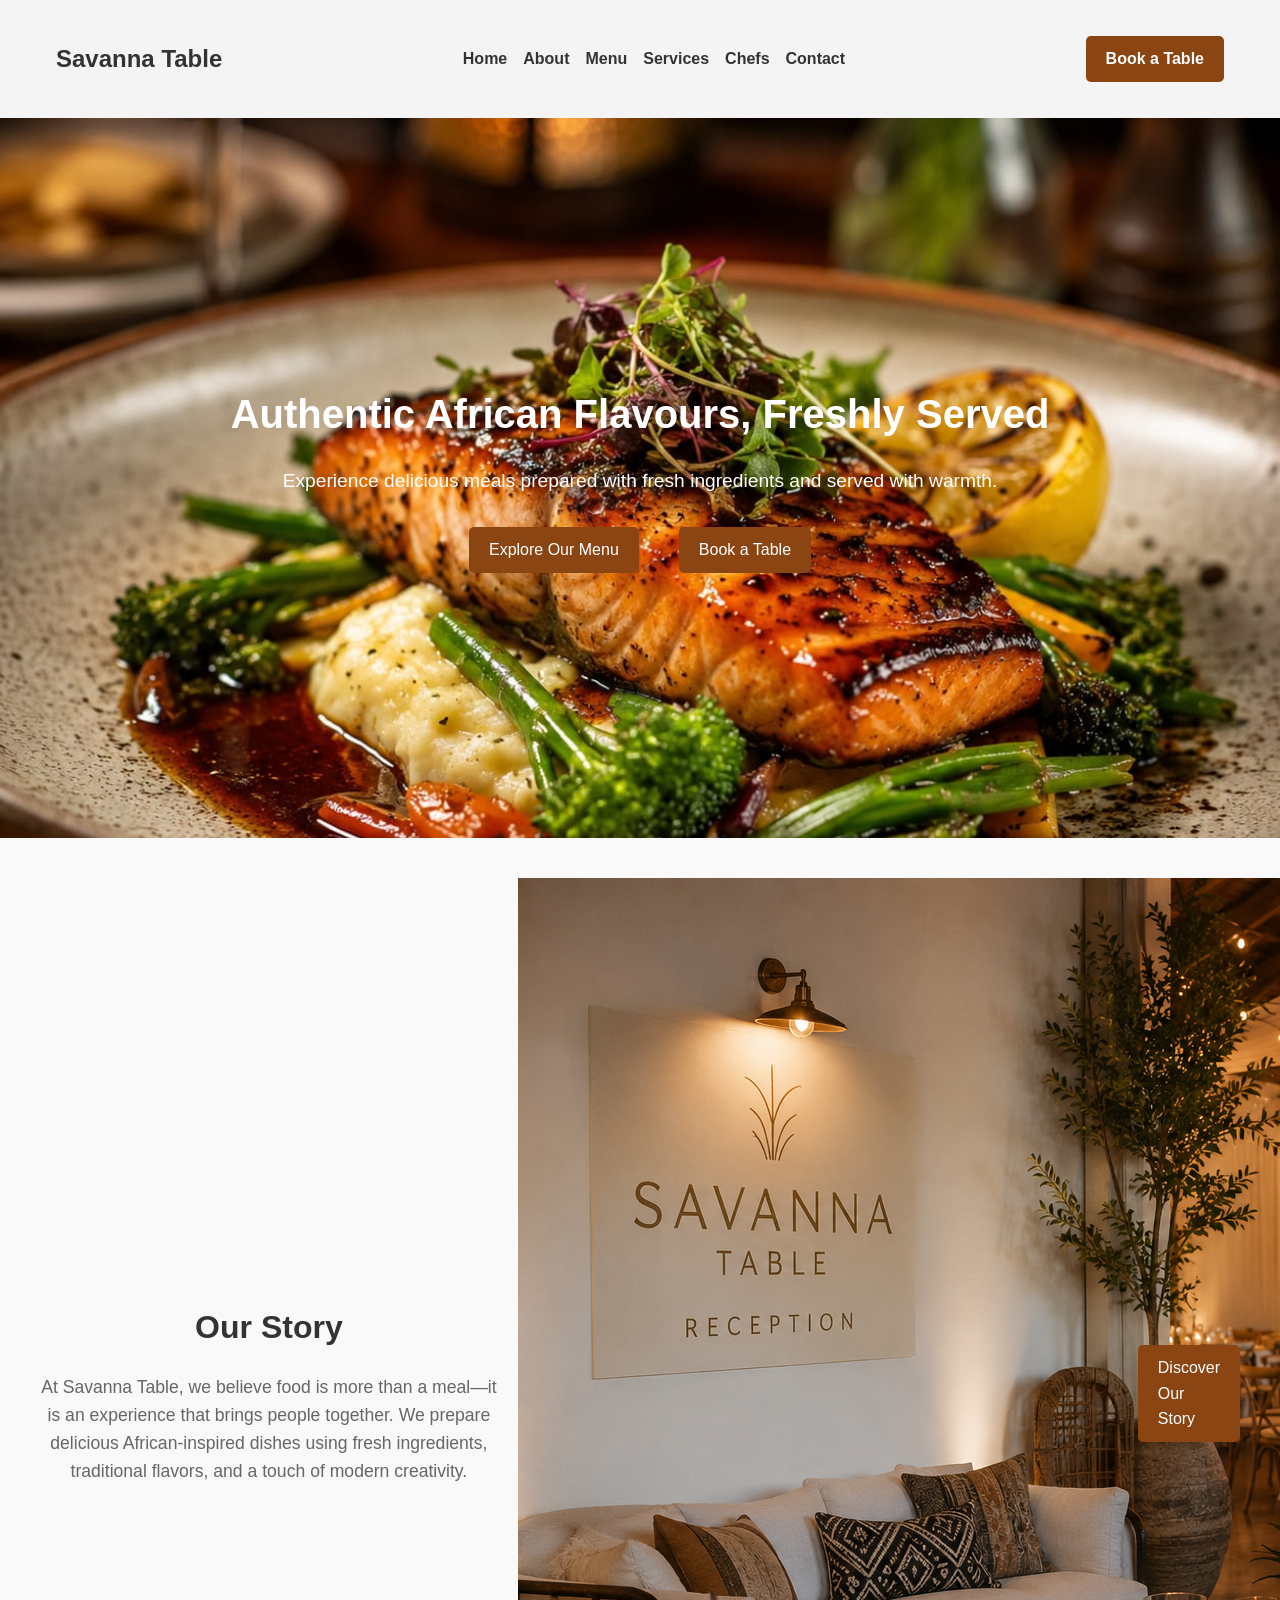
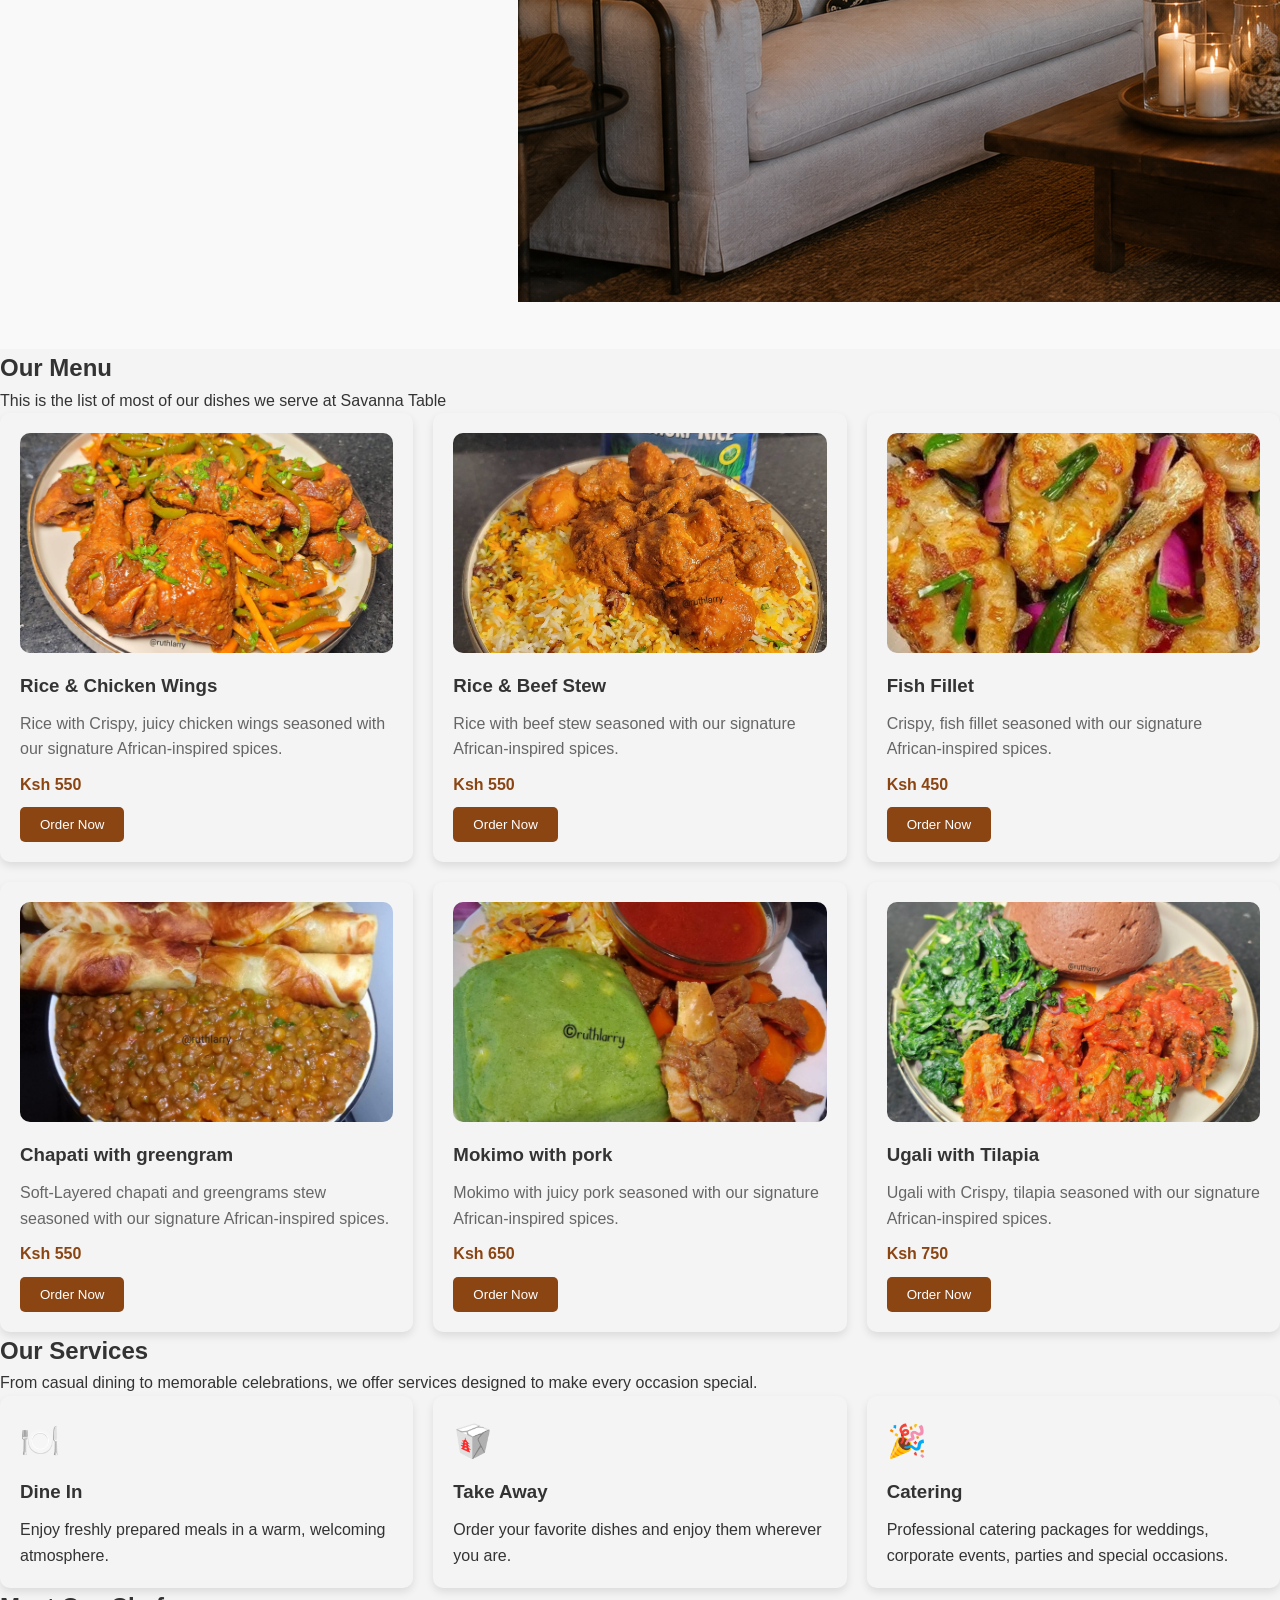
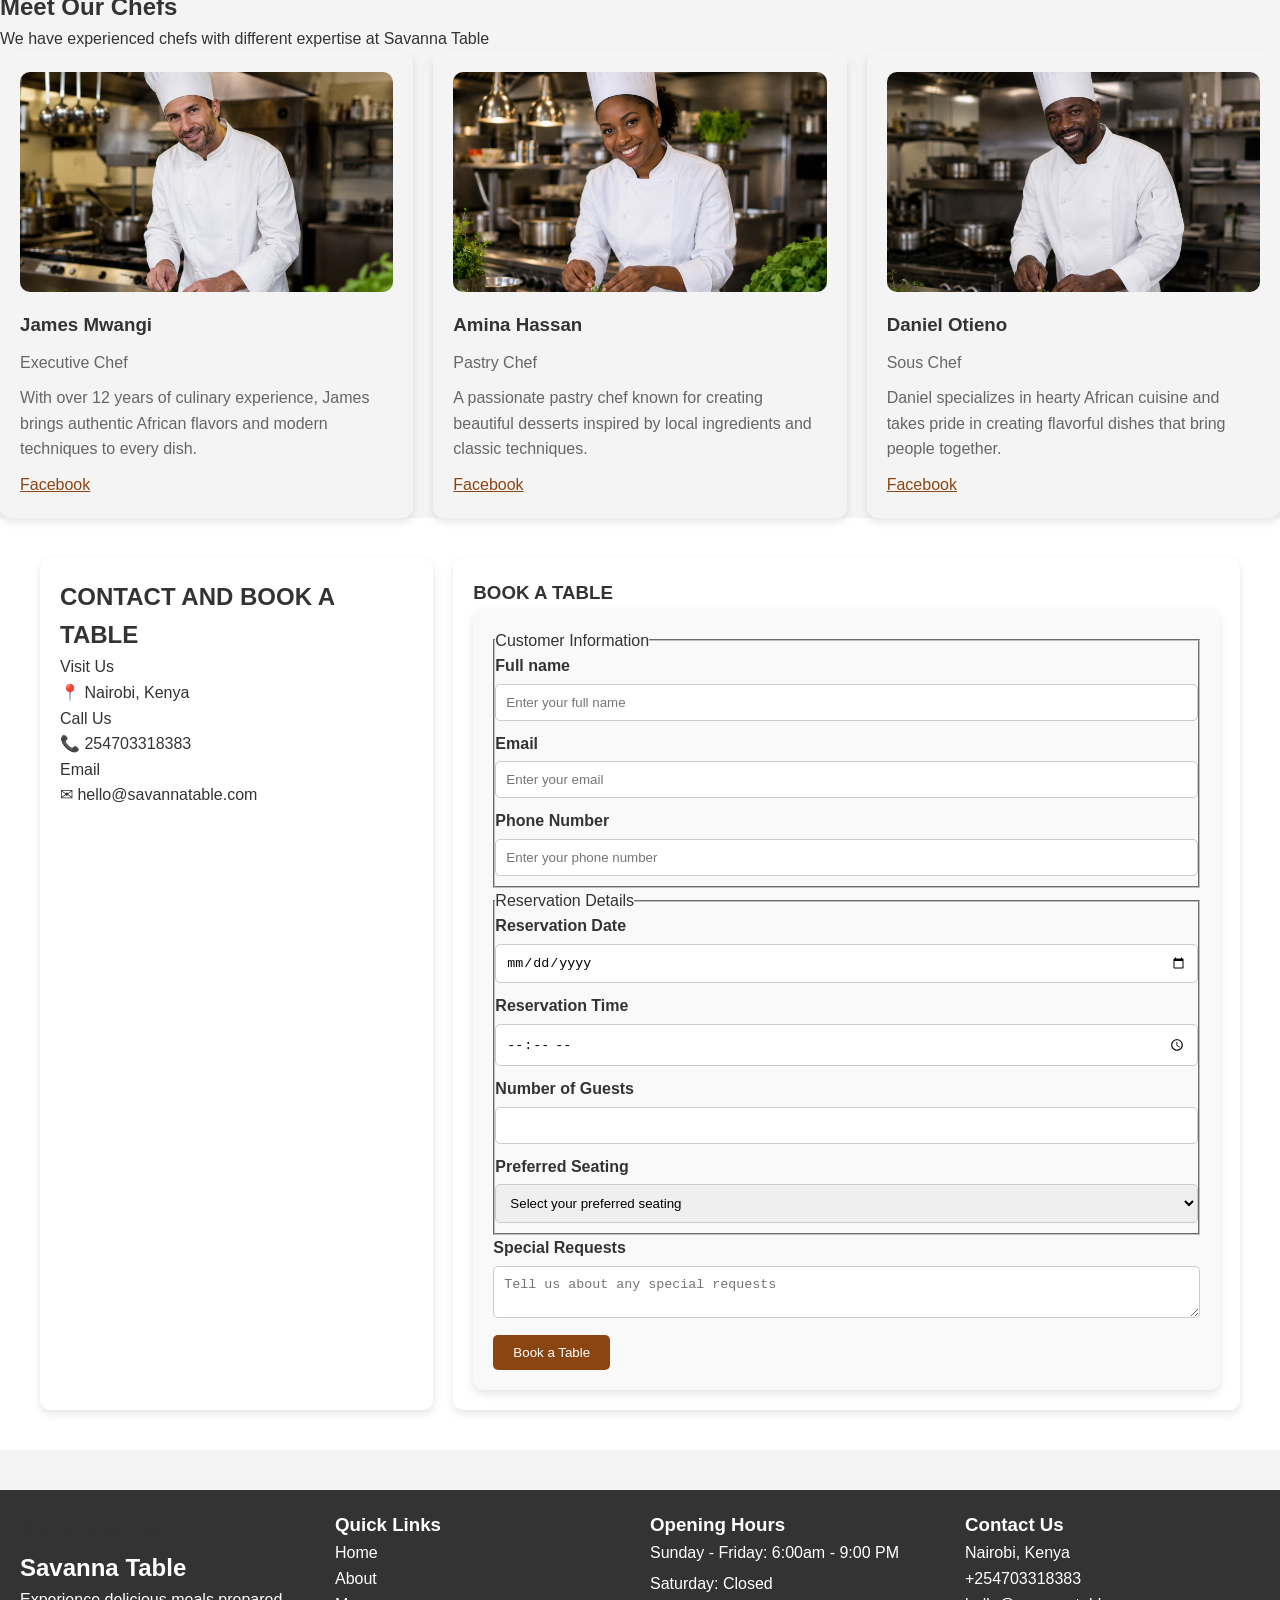
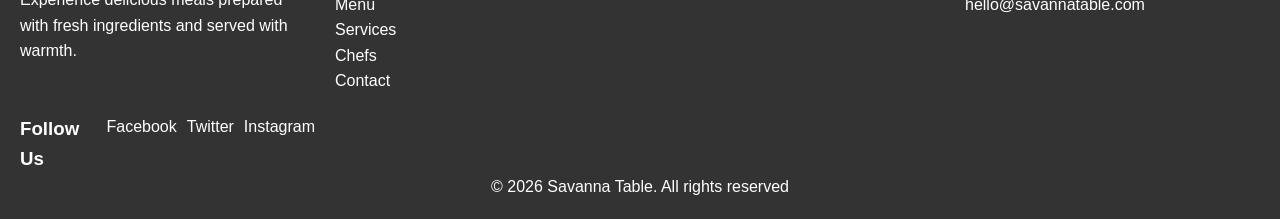
==== commit 300be3d2: "Update image source, enhance booking form, and improve navigation functionality" ====
--- a/index.html
+++ b/index.html
@@ -55,9 +55,8 @@
         </div>
         <div class="about-image">
           <img
-            src="Images/savannatable.jpeg"
-            alt="The front part of our restaurant"
-          />
+            src="Images/Savannatable.png"
+            alt="The front part of our restaurant">
         </div>
 
         <a href="#contact">Discover Our Story</a>
@@ -236,7 +235,7 @@
         
           <div class="contact-form">
           <h3>BOOK A TABLE</h3>
-          <form action="">
+          <form id="booking-form">
             <fieldset>
               <legend>Customer Information</legend>
             <label for="full-name">Full name</label>
@@ -325,5 +324,6 @@
 
       
     </footer>
+    <script src="script.js"></script>
   </body>
 </html>
--- a/style.css
+++ b/style.css
@@ -35,11 +35,12 @@
 header {
     padding: 20px 40px;
 }
-nav > a {
+/*nav > a {
     font-size: 1.5rem;
     font-weight: bold;
     color: #333;
-}
+}*/
+
 nav ul a:hover {
     color: #8b4513;
 }
@@ -126,7 +127,15 @@
 .about-image {
     max-width: 50%;
     object-fit: contain;
-
+    margin: 0 auto;
+
+}
+#about a {
+    background-color: #8b4513;
+    color: white;
+    padding: 10px 20px;
+    border-radius: 5px;
+    text-decoration: none;
 }
 
 
@@ -366,13 +375,21 @@
         grid-template-columns: repeat(1, 1fr);
     }
     nav {
-        flex-direction: column;
+        display: flex;
+        flex-direction: row;
         align-items: center;
-        gap: 1rem;
+        justify-content: space-between;
     }
 
     nav ul {
     display: none;
+}
+
+nav ul.show {
+    display: flex;
+    flex-direction: column;
+    align-items: flex-start;
+    gap: 0.5rem;
 }
 
 .booking-button {
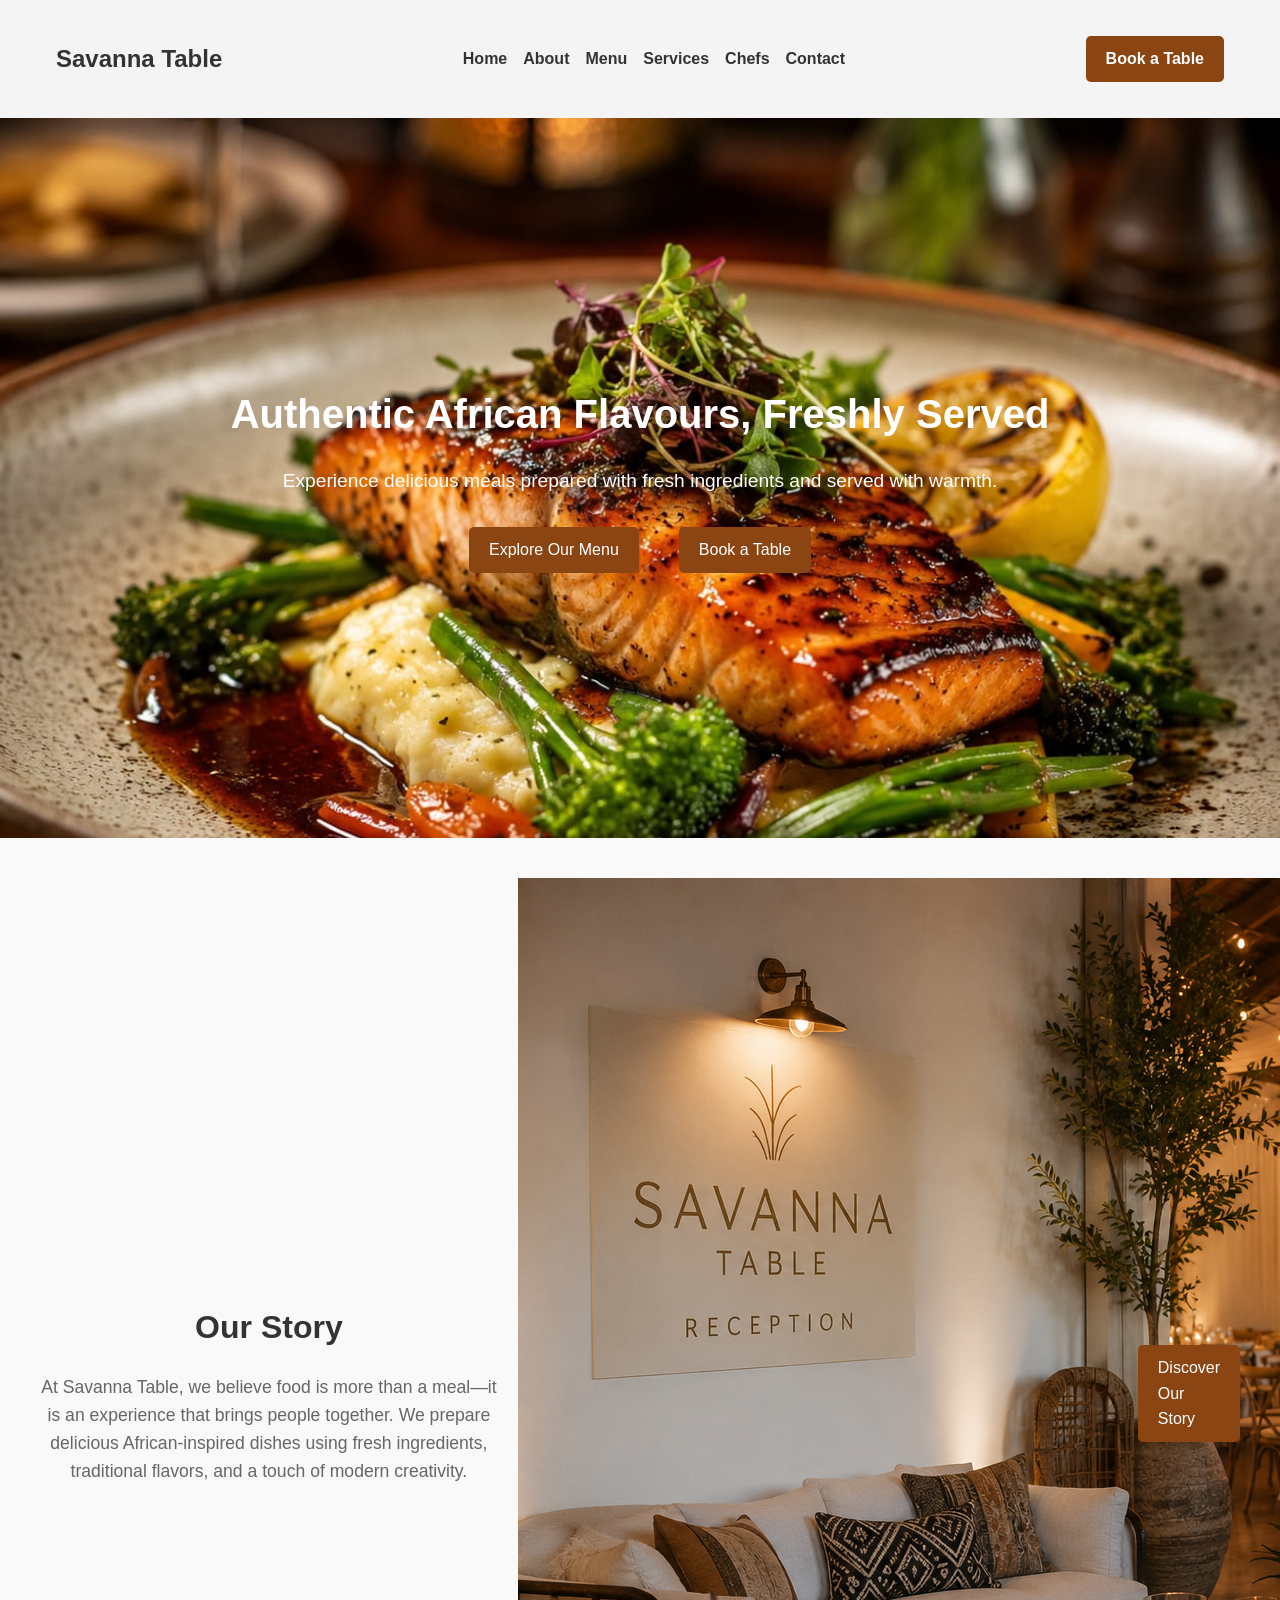
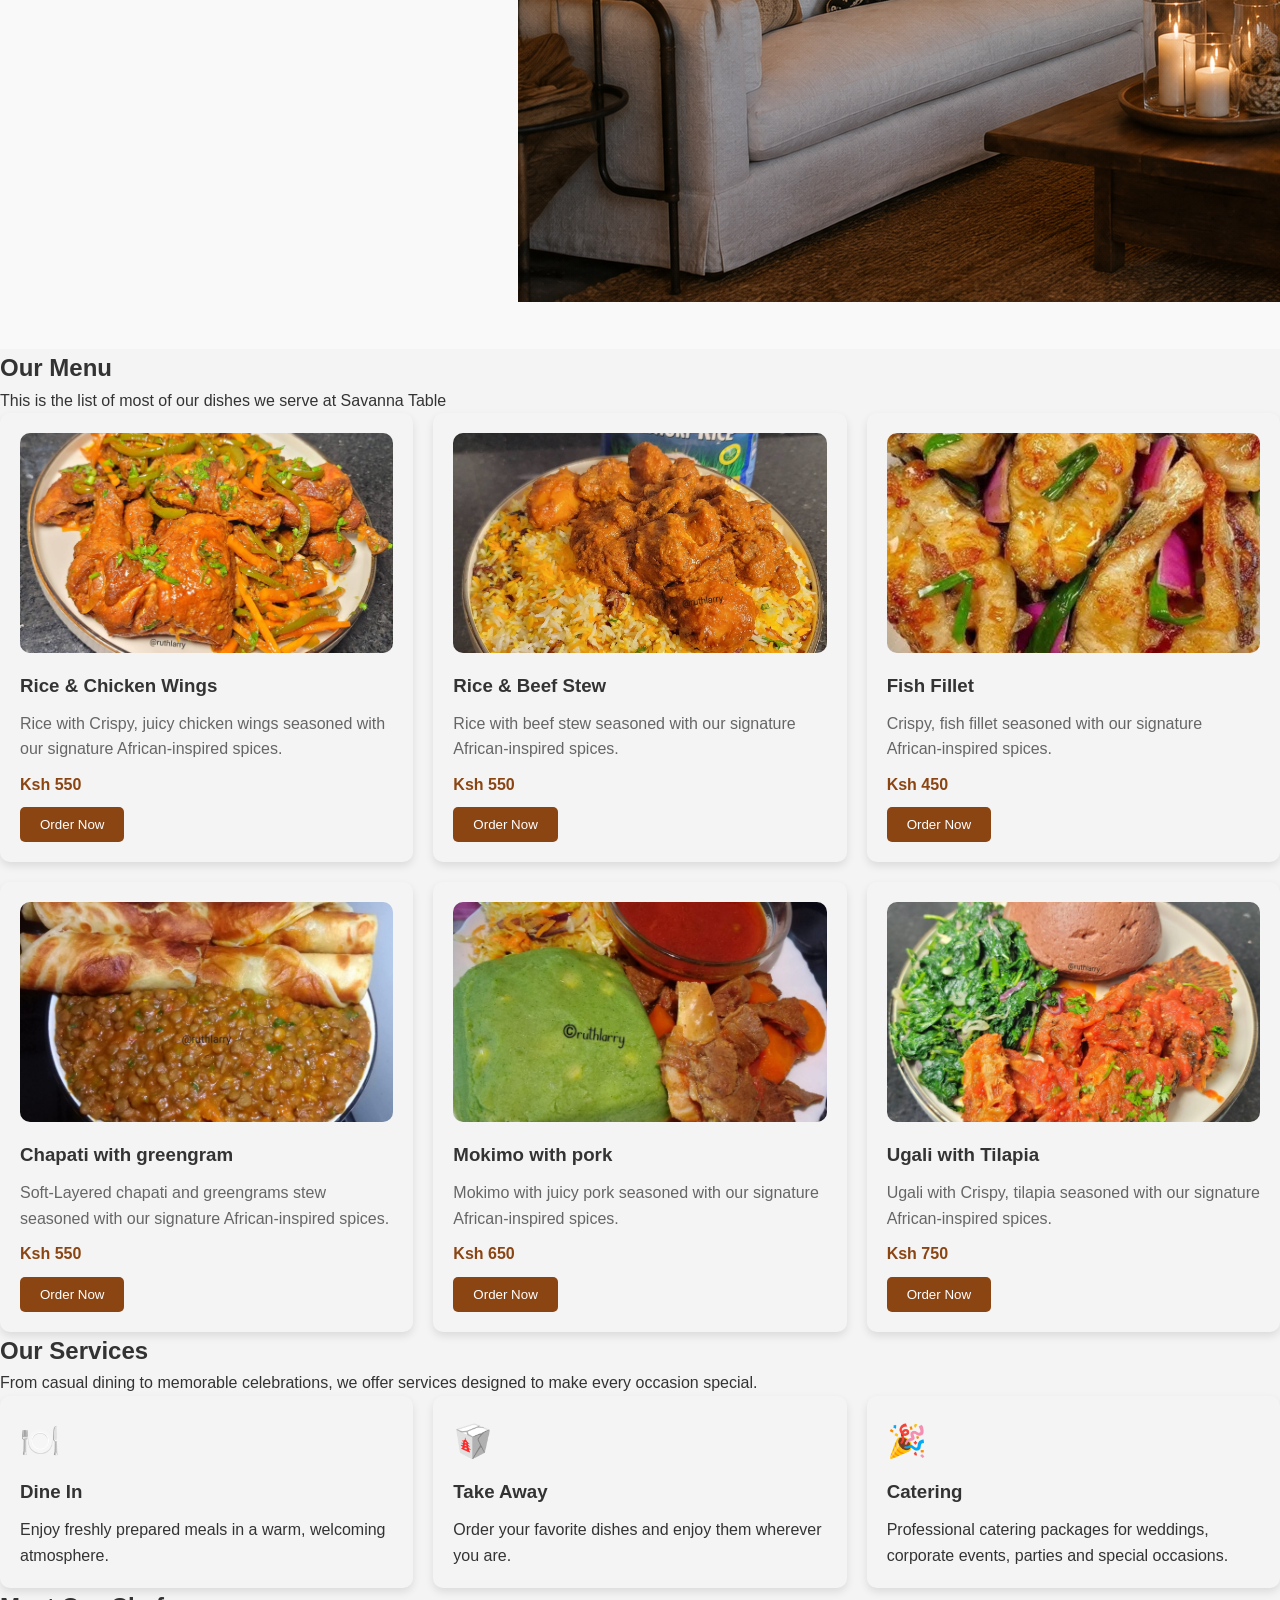
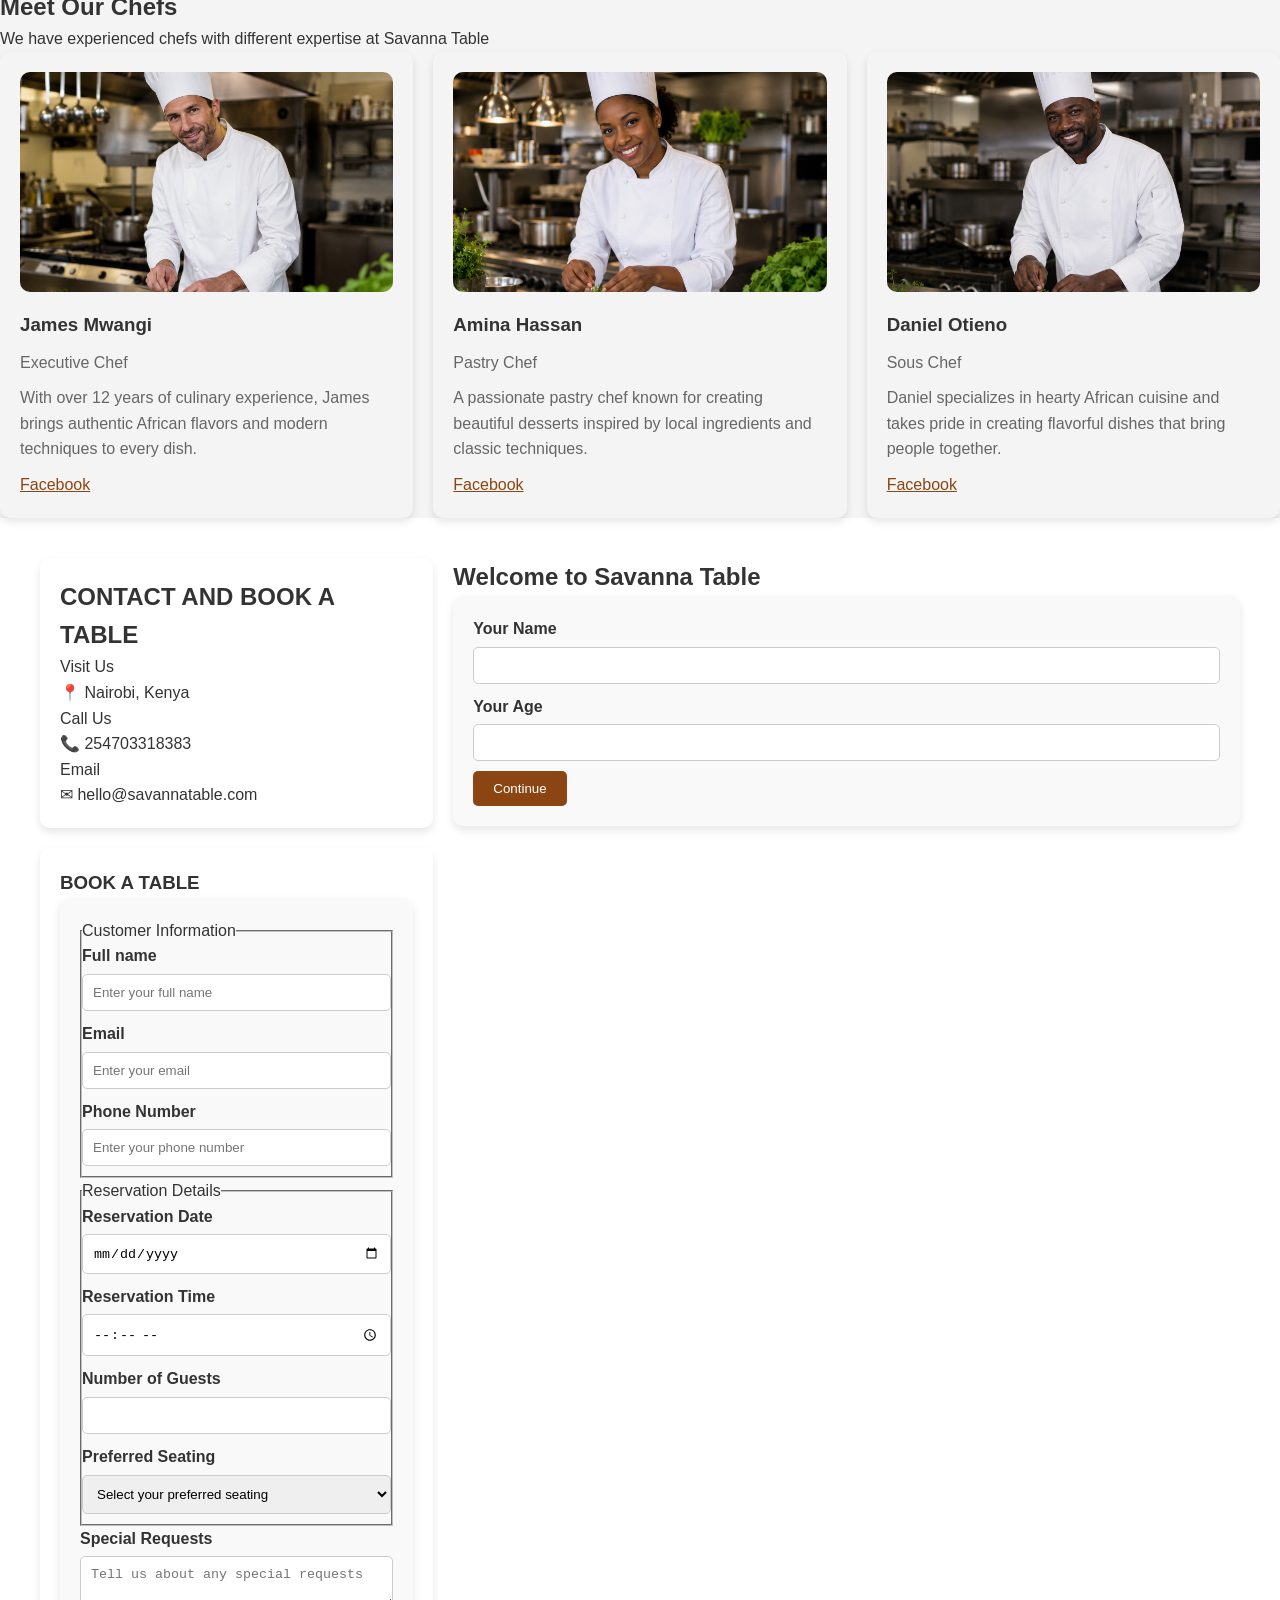
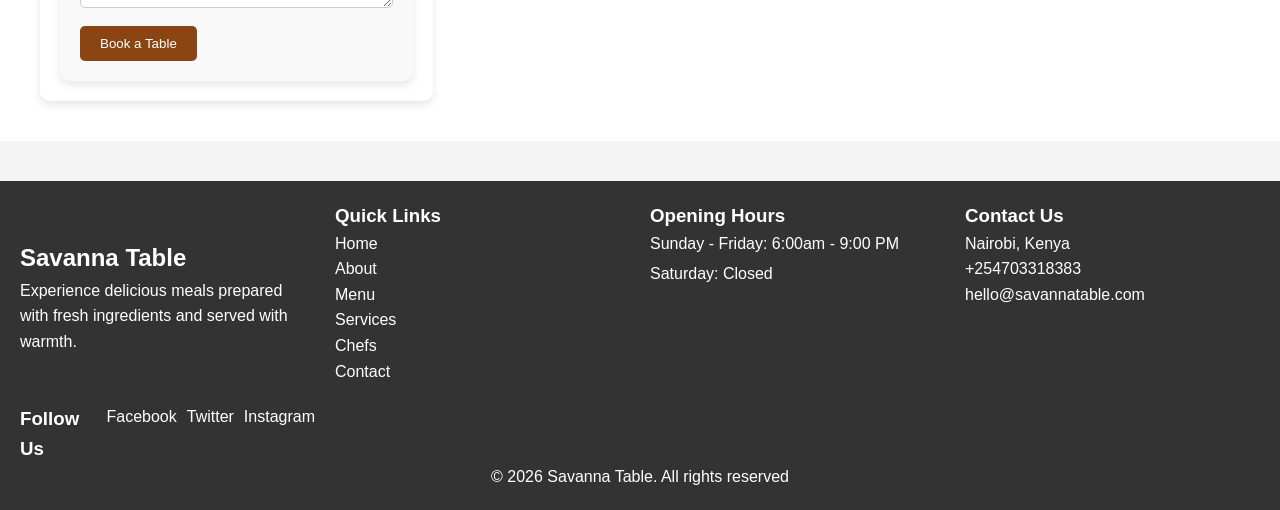
==== commit 724a9012: "Add personalized greeting form and implement local storage for user data" ====
--- a/index.html
+++ b/index.html
@@ -232,6 +232,23 @@
           <p>✉ hello@savannatable.com</p>
 
           </div>
+
+          <section id="personalized">
+            <h2>Welcome to Savanna Table</h2>
+            <form id="personalized-form">
+              <label for="user-name">Your Name</label>
+              <input type="text" id="user-name" required>
+
+              <label for="user-age">Your Age</label>
+              <input type="number" id="user-age" required>
+
+              <button type="submit">Continue</button>
+            </form>
+
+            <p id="greeting"></p>
+          </section>
+
+
         
           <div class="contact-form">
           <h3>BOOK A TABLE</h3>
